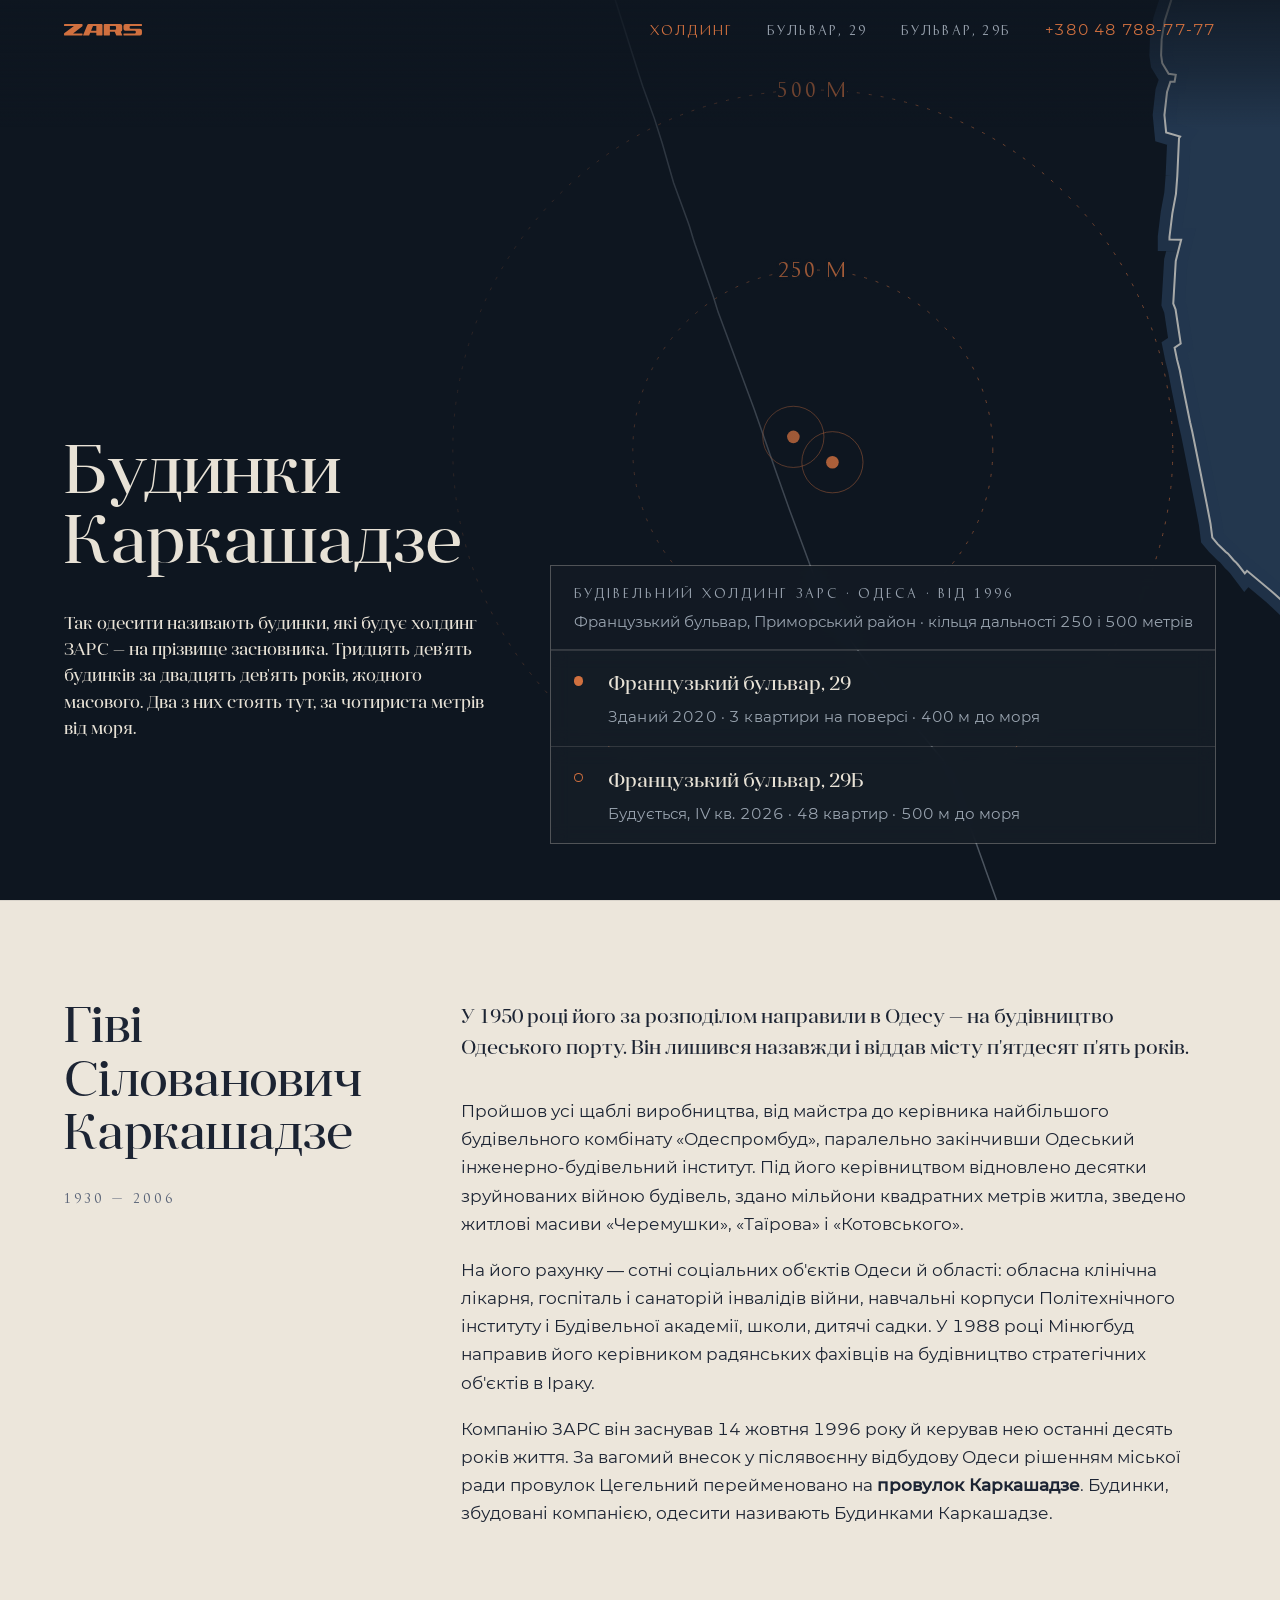
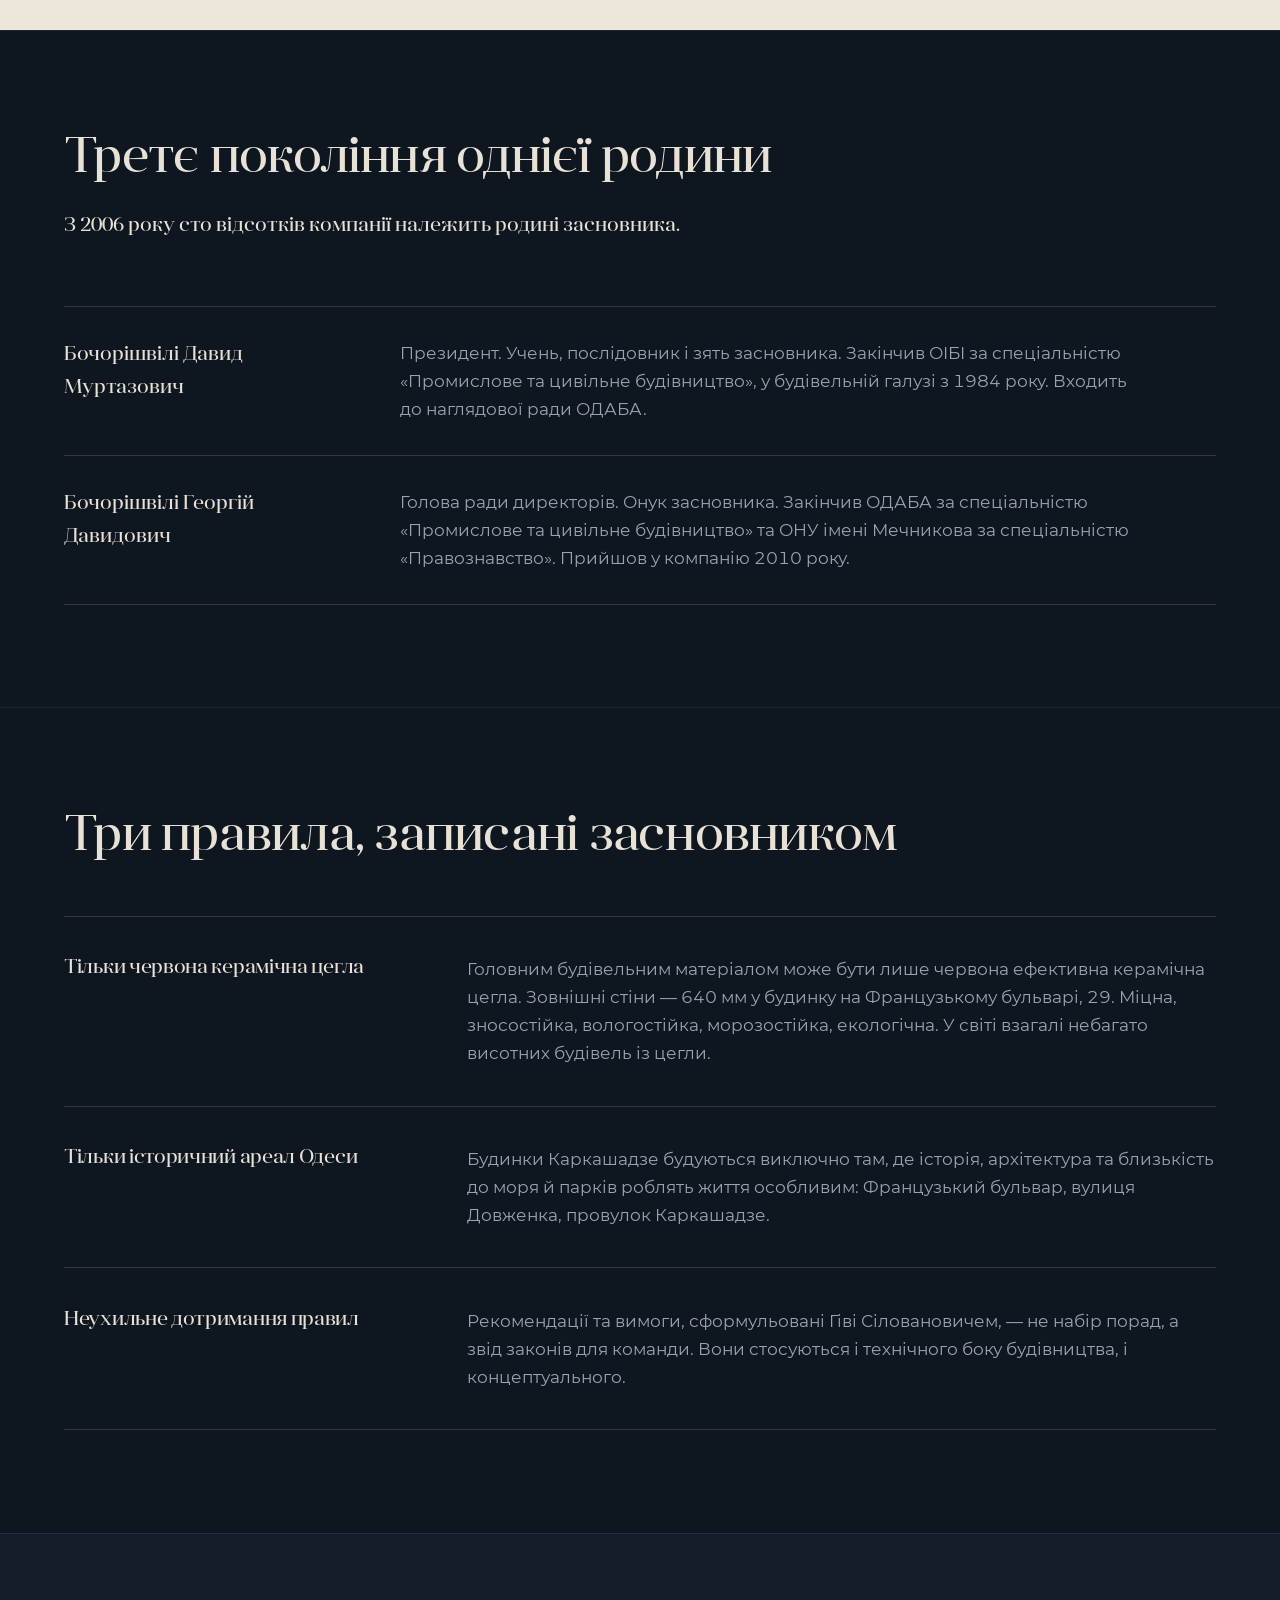
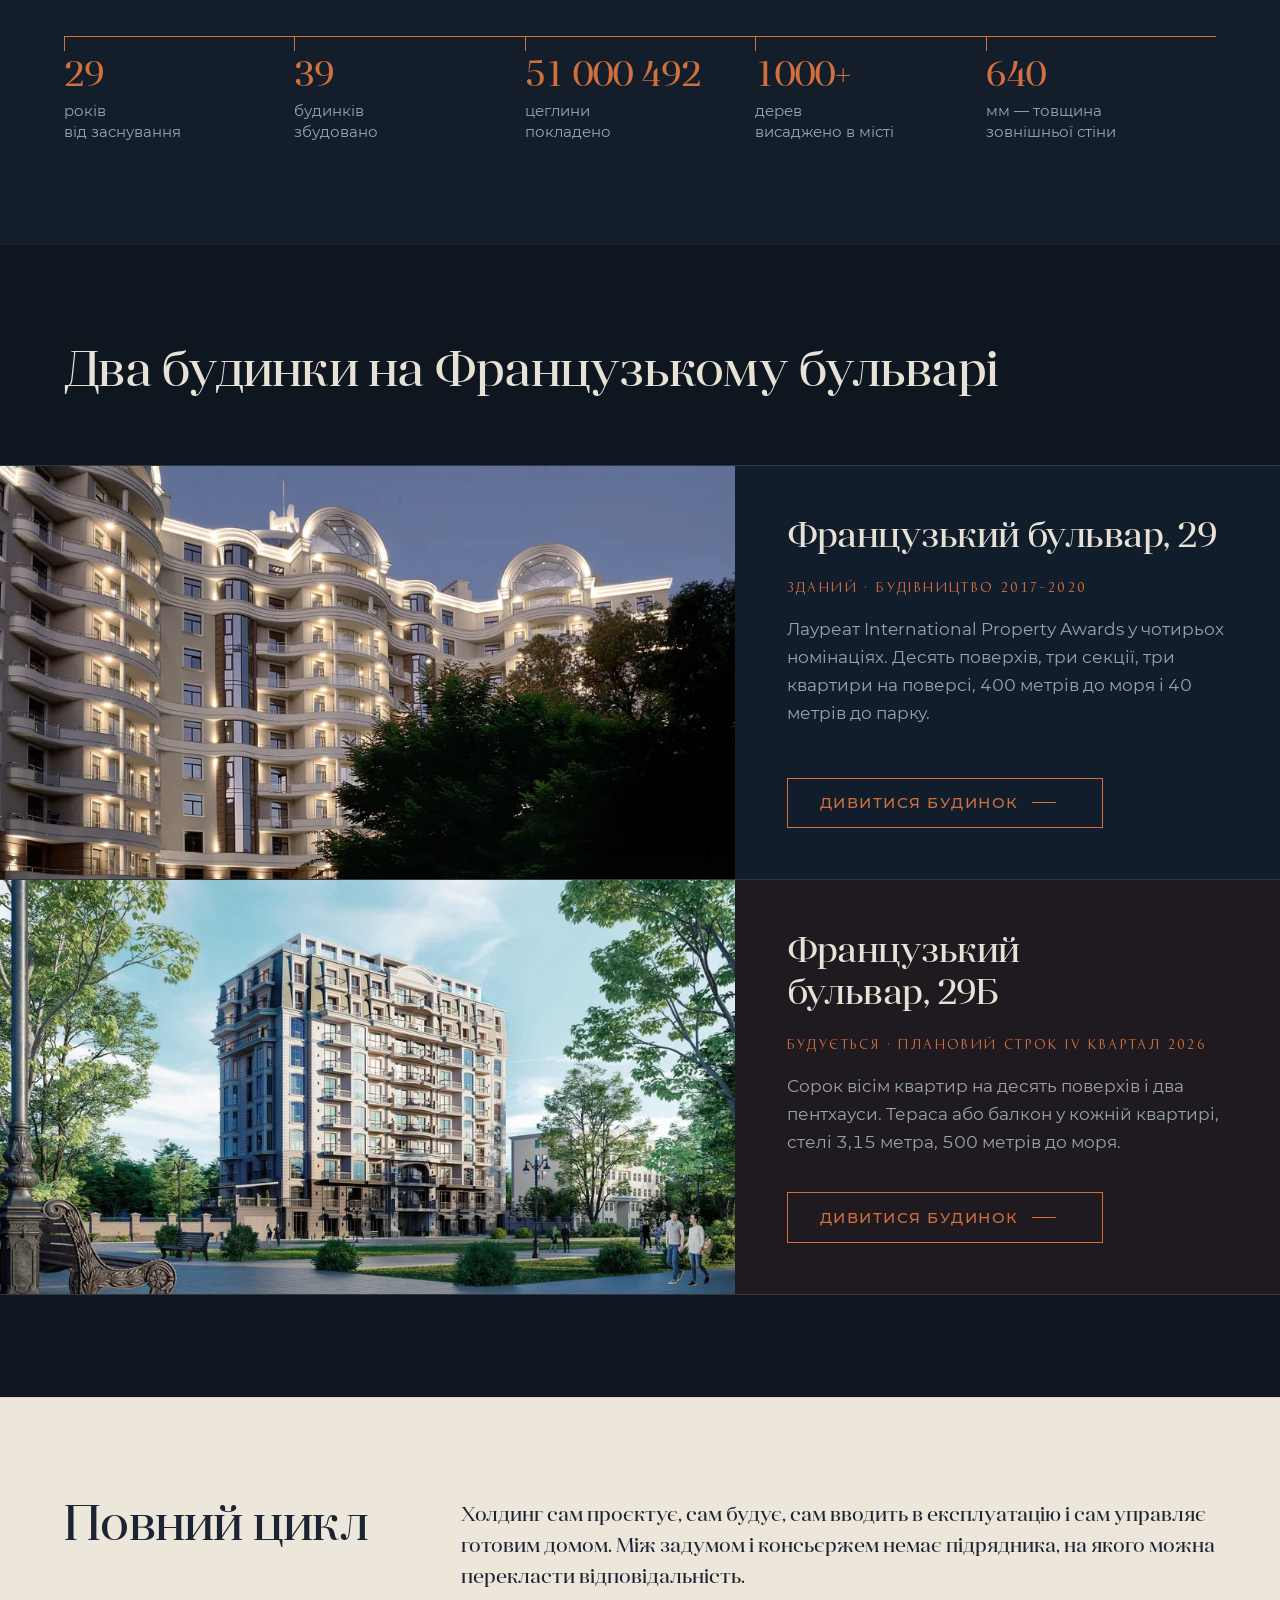
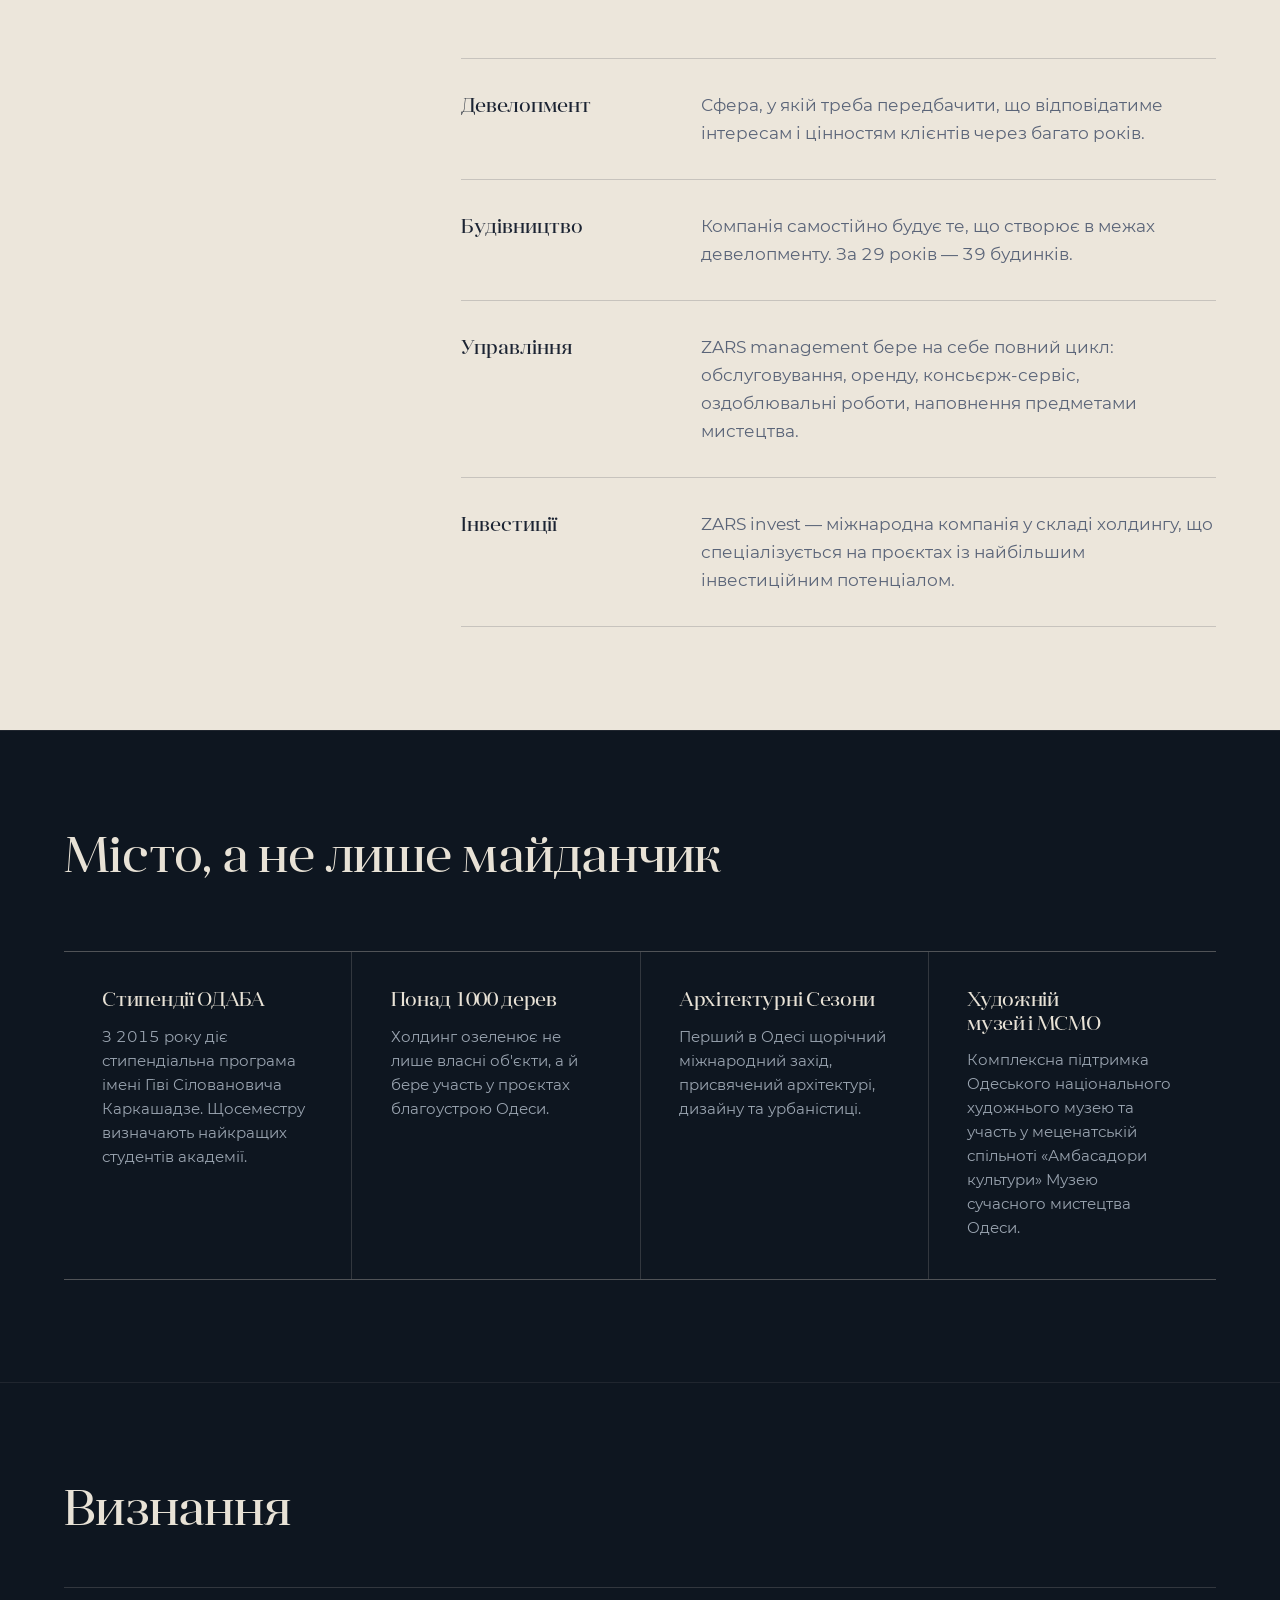
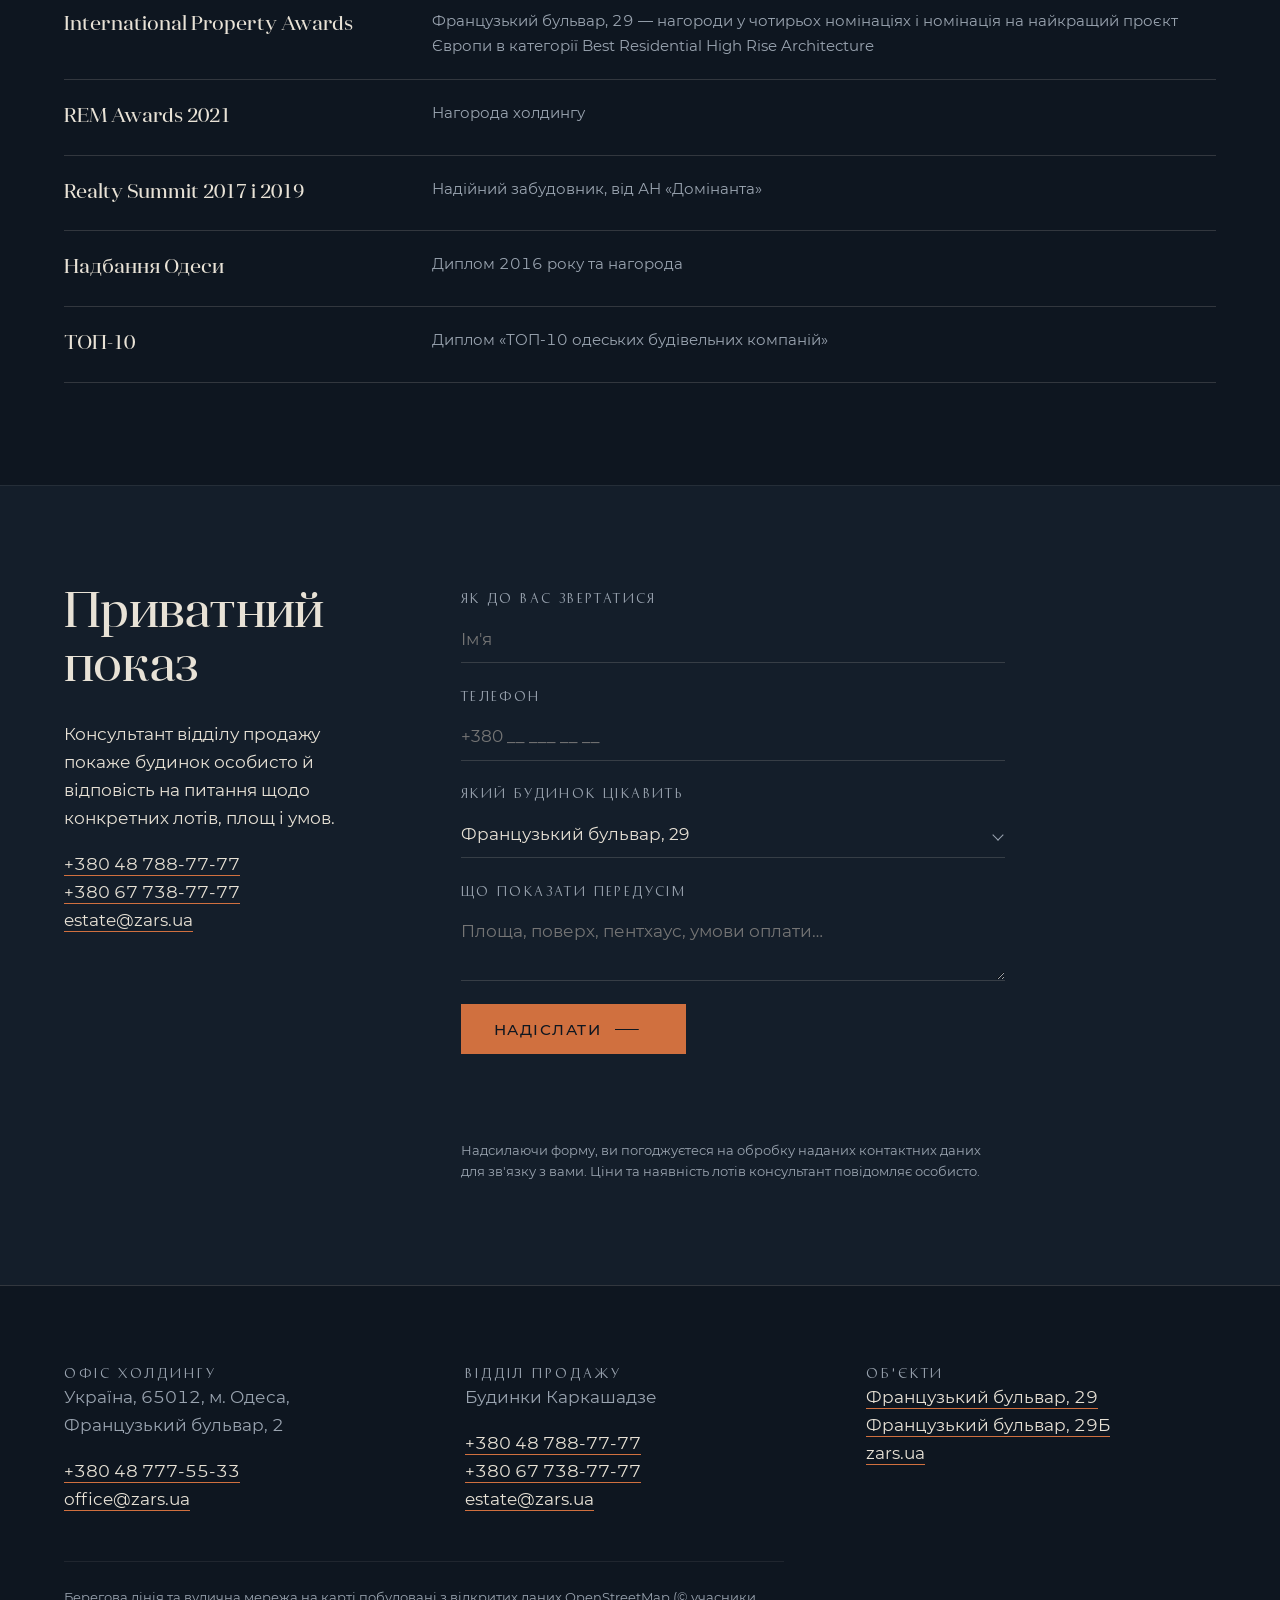
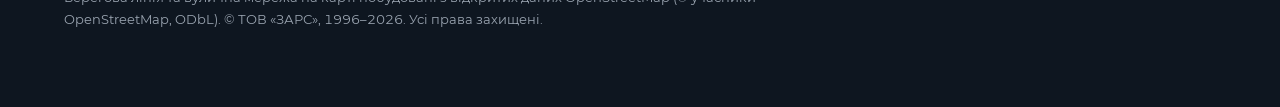
==== index.html @ 71bb305f "Сайт ЗАРС: холдинг і два будинки на Французькому бульварі Три статичні сторінки без кроку збірки. Ві" ====
<!doctype html>
<html lang="uk" data-chart="holding">
<head>
<meta charset="utf-8">
<meta name="viewport" content="width=device-width, initial-scale=1">
<title>ЗАРС — будівельний холдинг, Одеса</title>
<meta name="description" content="Будівельний холдинг ЗАРС: 39 будинків за 29 років в історичному ареалі Одеси. Будинки Каркашадзе на Французькому бульварі — червона керамічна цегла, повний цикл від проєкту до управління.">
<link rel="icon" href="assets/logo/favicon.svg" type="image/svg+xml">
<link rel="preload" href="assets/fonts/anglecia.woff2" as="font" type="font/woff2" crossorigin>
<link rel="preload" href="assets/fonts/montserrat-400.woff2" as="font" type="font/woff2" crossorigin>
<link rel="stylesheet" href="css/zars.css">
<link rel="stylesheet" href="css/pages.css">
<meta property="og:title" content="ЗАРС — будівельний холдинг, Одеса">
<meta property="og:description" content="39 будинків за 29 років. Будинки Каркашадзе на Французькому бульварі.">
<meta property="og:type" content="website">
<meta property="og:locale" content="uk_UA">
</head>
<body>
<!--
THESIS: Дім описаний з точністю лоції — відстані, глибини, товщини стін — і жодного
прикметника, який не можна виміряти. Відмовляється від повноекранного рендера з гаслом по центру.
OWN-WORLD: Нічна морська карта. Ґрунт #0E1620, вставки на папері #ECE6DB, чорнило змінюється
за виданням: теракота холдингу, синій ФБ29, руда ФБ29Б. Anglecia Pro Display у заголовках,
History Pro капітеллю в підписах карти, Montserrat табличними цифрами у вимірах. Волосяні
лінії, картуш, легенда, кільця дальності з реальних координат OSM.
STORY: Відвідувач бачить справжній берег і два орієнтири на ньому, розуміє, що це рід із
тридцятирічною спадщиною, перевіряє це цифрами й записується на приватний показ.
FIRST VIEWPORT: Берег Одеської затоки з OSM на всю висоту, море темним полем справа.
Ліворуч картуш ЗАРС, під ним заголовок і дія. Праворуч унизу легенда з двох орієнтирів,
кожен зі своїми вимірами, кожен веде на свою сторінку.
FORM: Лоція узбережжя, кандидат 3 з 7, ключ 3e7aee32.
FINISH: unreviewed and undocumented is unfinished; this build ends with the finish review, the verdict, DESIGN.md, and every shipping raster carrying its provenance
-->

<a class="skip" href="#main">Перейти до змісту</a>

<header class="top" id="top">
  <a class="top__mark" href="index.html" aria-label="ЗАРС, на головну">
    <svg role="img" aria-label="ЗАРС" xmlns="http://www.w3.org/2000/svg" viewBox="0 0 918 135.64"><defs><style>.cls-1{fill:currentColor}</style></defs><g><g><path class="cls-1" d="M440.83,0H291.54a19.39,19.39,0,0,0-17.93,12L225.59,129a4.84,4.84,0,0,0,4.48,6.68h62.19a4.84,4.84,0,0,0,4.48-3l11.7-28.48h71.84V130.8a4.84,4.84,0,0,0,4.84,4.84h63A4.84,4.84,0,0,0,453,130.8V12.11A12.12,12.12,0,0,0,440.83,0ZM318.39,79.94l22.88-55.71h39V79.94Z"/><path class="cls-1" d="M685.48,67.82V24.23A24.23,24.23,0,0,0,661.26,0H479.59a12.11,12.11,0,0,0-12.11,12.11V130.8a4.84,4.84,0,0,0,4.85,4.84h63a4.84,4.84,0,0,0,4.85-4.84V92.05h57.13L614,132.64a4.82,4.82,0,0,0,4.48,3h62.19a4.84,4.84,0,0,0,4.48-6.68L669.38,90.65A24.24,24.24,0,0,0,685.48,67.82ZM540.15,24.23H600.7a12.11,12.11,0,0,1,12.11,12.11V55.71A12.11,12.11,0,0,1,600.7,67.82H540.15Z"/><path class="cls-1" d="M918,19.38V4.85A4.85,4.85,0,0,0,913.16,0H724.23A24.22,24.22,0,0,0,700,24.23V55.71a24.22,24.22,0,0,0,24.22,24.23h109a12.11,12.11,0,0,1,12.11,12.11v7.26a12.11,12.11,0,0,1-12.11,12.11H704.85a4.85,4.85,0,0,0-4.84,4.85V130.8a4.84,4.84,0,0,0,4.84,4.84H893.78A24.22,24.22,0,0,0,918,111.42V79.94a24.22,24.22,0,0,0-24.22-24.23h-109A12.11,12.11,0,0,1,772.67,43.6V36.34a12.11,12.11,0,0,1,12.11-12.11H913.16A4.85,4.85,0,0,0,918,19.38Z"/><path class="cls-1" d="M213.15,0H4.84A4.85,4.85,0,0,0,0,4.85V19.38a4.85,4.85,0,0,0,4.84,4.85H116.26L1.94,110A4.84,4.84,0,0,0,0,113.85v17a4.84,4.84,0,0,0,4.84,4.84H213.15A4.83,4.83,0,0,0,218,130.8V116.27a4.84,4.84,0,0,0-4.84-4.85H106.57L216.14,25.68A4.84,4.84,0,0,0,218,21.87v-17A4.84,4.84,0,0,0,213.15,0Z"/></g></g></svg>
  </a>
  <nav aria-label="Розділи сайту">
    <a href="index.html" aria-current="page">Холдинг</a>
    <a href="fb29.html"><span class="nav-full">Бульвар, </span>29</a>
    <a href="fb29b.html"><span class="nav-full">Бульвар, </span>29Б</a>
    <a class="top__tel" href="tel:+380487887777">+380 48 788-77-77</a>
  </nav>
</header>

<main id="main">

<!-- ============ БЕРЕГ ============ -->
<section class="hero" aria-labelledby="h-hero">
  <div class="hero__map" data-map>
    <svg class="coast" viewBox="0 0 1600 1000" fill="none" xmlns="http://www.w3.org/2000/svg" aria-hidden="true" preserveAspectRatio="xMidYMid slice">
<g class="coast__sea">
<path d="M1783.7 1352.2 L1782.7 1349.1 L1782.5 1347.0 L1743.1 1350.7 L1739.8 1341.2 L1737.8 1329.0 L1735.8 1316.6 L1734.2 1306.9 L1732.4 1295.9 L1732.5 1281.9 L1732.6 1271.9 L1732.7 1261.3 L1732.7 1255.7 L1734.5 1243.6 L1736.0 1232.9 L1738.0 1222.4 L1738.9 1217.6 L1741.3 1204.5 L1742.2 1183.5 L1742.5 1161.2 L1741.0 1144.6 L1740.0 1142.8 L1739.4 1130.2 L1739.2 1112.1 L1741.1 1092.3 L1739.7 1083.3 L1737.3 1081.3 L1735.0 1081.1 L1733.3 1079.0 L1733.6 1074.3 L1734.1 1067.5 L1736.3 1049.4 L1736.6 1040.2 L1736.8 1035.8 L1737.7 1021.9 L1732.1 1021.5 L1725.5 1020.8 L1728.1 1010.4 L1725.4 994.9 L1726.5 984.9 L1729.5 970.0 L1733.3 946.2 L1736.3 935.9 L1734.9 920.6 L1734.8 918.8 L1721.1 919.3 L1716.6 919.4 L1705.2 907.7 L1683.5 891.9 L1669.3 886.4 L1664.3 880.2 L1661.6 874.7 L1654.9 856.1 L1650.2 839.8 L1645.8 819.1 L1640.7 797.3 L1635.8 777.6 L1632.9 761.4 L1630.0 751.9 L1625.3 742.1 L1620.2 733.3 L1611.2 722.9 L1603.0 716.5 L1598.6 722.0 L1597.3 721.0 L1586.9 718.6 L1581.5 712.3 L1572.5 706.8 L1559.9 710.1 L1558.1 708.1 L1535.1 687.7 L1533.0 685.9 L1507.3 661.9 L1505.1 659.9 L1474.5 634.2 L1472.0 637.1 L1467.9 631.7 L1466.0 629.2 L1464.3 627.2 L1462.0 624.6 L1459.6 622.5 L1453.4 615.2 L1450.6 613.1 L1445.2 607.8 L1441.9 604.6 L1435.9 597.3 L1433.9 581.8 L1429.9 561.0 L1422.6 524.1 L1413.7 480.0 L1411.2 469.2 L1404.4 435.6 L1403.9 433.0 L1399.8 411.6 L1396.7 399.6 L1394.0 386.3 L1400.8 381.8 L1395.1 343.9 L1393.3 339.3 L1392.5 337.3 L1395.3 289.9 L1401.3 266.3 L1388.3 266.1 L1388.3 263.3 L1391.5 237.0 L1395.5 215.4 L1397.0 195.6 L1398.9 153.4 L1400.1 151.7 L1384.6 147.1 L1382.7 127.9 L1385.6 102.1 L1389.3 90.9 L1394.0 90.8 L1395.3 83.2 L1387.4 82.0 L1380.3 70.3 L1379.0 61.3 L1379.6 43.8 L1383.1 22.7 L1393.3 -9.4 L1403.6 -33.9 L1414.1 -55.9 L1421.0 -74.7 L1425.5 -92.7 L1428.4 -102.3 L1430.4 -114.6 L1430.2 -128.8 L1430.1 -132.0 L1420.2 -135.1 L1418.4 -174.1 L1428.4 -210.3 L1443.4 -255.0 L1453.9 -283.9 L1472.0 -318.7 L1483.4 -340.7 L1600 -340.7 L1600 1352.2 Z"/>
</g>
<g class="coast__shoal">
<path d="M1783.7 1352.2 L1782.7 1349.1 L1782.5 1347.0 L1743.1 1350.7 L1739.8 1341.2 L1737.8 1329.0 L1735.8 1316.6 L1734.2 1306.9 L1732.4 1295.9 L1732.5 1281.9 L1732.6 1271.9 L1732.7 1261.3 L1732.7 1255.7 L1734.5 1243.6 L1736.0 1232.9 L1738.0 1222.4 L1738.9 1217.6 L1741.3 1204.5 L1742.2 1183.5 L1742.5 1161.2 L1741.0 1144.6 L1740.0 1142.8 L1739.4 1130.2 L1739.2 1112.1 L1741.1 1092.3 L1739.7 1083.3 L1737.3 1081.3 L1735.0 1081.1 L1733.3 1079.0 L1733.6 1074.3 L1734.1 1067.5 L1736.3 1049.4 L1736.6 1040.2 L1736.8 1035.8 L1737.7 1021.9 L1732.1 1021.5 L1725.5 1020.8 L1728.1 1010.4 L1725.4 994.9 L1726.5 984.9 L1729.5 970.0 L1733.3 946.2 L1736.3 935.9 L1734.9 920.6 L1734.8 918.8 L1721.1 919.3 L1716.6 919.4 L1705.2 907.7 L1683.5 891.9 L1669.3 886.4 L1664.3 880.2 L1661.6 874.7 L1654.9 856.1 L1650.2 839.8 L1645.8 819.1 L1640.7 797.3 L1635.8 777.6 L1632.9 761.4 L1630.0 751.9 L1625.3 742.1 L1620.2 733.3 L1611.2 722.9 L1603.0 716.5 L1598.6 722.0 L1597.3 721.0 L1586.9 718.6 L1581.5 712.3 L1572.5 706.8 L1559.9 710.1 L1558.1 708.1 L1535.1 687.7 L1533.0 685.9 L1507.3 661.9 L1505.1 659.9 L1474.5 634.2 L1472.0 637.1 L1467.9 631.7 L1466.0 629.2 L1464.3 627.2 L1462.0 624.6 L1459.6 622.5 L1453.4 615.2 L1450.6 613.1 L1445.2 607.8 L1441.9 604.6 L1435.9 597.3 L1433.9 581.8 L1429.9 561.0 L1422.6 524.1 L1413.7 480.0 L1411.2 469.2 L1404.4 435.6 L1403.9 433.0 L1399.8 411.6 L1396.7 399.6 L1394.0 386.3 L1400.8 381.8 L1395.1 343.9 L1393.3 339.3 L1392.5 337.3 L1395.3 289.9 L1401.3 266.3 L1388.3 266.1 L1388.3 263.3 L1391.5 237.0 L1395.5 215.4 L1397.0 195.6 L1398.9 153.4 L1400.1 151.7 L1384.6 147.1 L1382.7 127.9 L1385.6 102.1 L1389.3 90.9 L1394.0 90.8 L1395.3 83.2 L1387.4 82.0 L1380.3 70.3 L1379.0 61.3 L1379.6 43.8 L1383.1 22.7 L1393.3 -9.4 L1403.6 -33.9 L1414.1 -55.9 L1421.0 -74.7 L1425.5 -92.7 L1428.4 -102.3 L1430.4 -114.6 L1430.2 -128.8 L1430.1 -132.0 L1420.2 -135.1 L1418.4 -174.1 L1428.4 -210.3 L1443.4 -255.0 L1453.9 -283.9 L1472.0 -318.7 L1483.4 -340.7"/>
</g>
<g class="coast__rings">
<circle cx="992.0" cy="500.0" r="200.0" data-m="250"/>
<circle cx="992.0" cy="500.0" r="400.0" data-m="500"/>
</g>
<g class="coast__ringlabels">
<text x="992.0" y="308.0" text-anchor="middle">250 м</text>
<text x="992.0" y="108.0" text-anchor="middle">500 м</text>
</g>
<g class="coast__street">
<path d="M750.6 -77.2 L750.3 -70.3 L795.6 72.8 L801.9 92.4 L803.2 96.3 L816.0 131.8 L824.7 159.2 L837.3 203.0 L853.5 247.2 L855.2 252.2 L859.1 265.2" style="--len:360"/>
<path d="M859.1 265.2 L861.1 271.3 L861.9 273.5 L881.6 330.1 L886.8 346.8 L926.5 453.6 L952.5 528.0 L966.3 566.9 L980.8 605.9 L997.3 650.5 L1001.7 661.4 L1004.2 667.9 L1008.2 675.4 L1014.1 683.7 L1015.5 685.6 L1040.4 720.2 L1054.1 739.4 L1084.6 781.0 L1134.0 841.3 L1136.2 843.6 L1146.4 863.4 L1150.9 873.8 L1182.3 961.5 L1183.6 965.2 L1230.5 1095.4 L1241.8 1127.5 L1244.1 1134.4 L1246.4 1141.4 L1270.3 1216.4 L1272.6 1223.4 L1280.5 1246.4 L1301.0 1315.8 L1307.3 1337.1" style="--len:1171"/>
</g>
<g class="coast__line">
<path d="M1783.7 1352.2 L1782.7 1349.1 L1782.5 1347.0 L1743.1 1350.7 L1739.8 1341.2 L1737.8 1329.0 L1735.8 1316.6 L1734.2 1306.9 L1732.4 1295.9 L1732.5 1281.9 L1732.6 1271.9 L1732.7 1261.3 L1732.7 1255.7 L1734.5 1243.6 L1736.0 1232.9 L1738.0 1222.4 L1738.9 1217.6 L1741.3 1204.5 L1742.2 1183.5 L1742.5 1161.2 L1741.0 1144.6 L1740.0 1142.8 L1739.4 1130.2 L1739.2 1112.1 L1741.1 1092.3 L1739.7 1083.3 L1737.3 1081.3 L1735.0 1081.1 L1733.3 1079.0 L1733.6 1074.3 L1734.1 1067.5 L1736.3 1049.4 L1736.6 1040.2 L1736.8 1035.8 L1737.7 1021.9 L1732.1 1021.5 L1725.5 1020.8 L1728.1 1010.4 L1725.4 994.9 L1726.5 984.9 L1729.5 970.0 L1733.3 946.2 L1736.3 935.9 L1734.9 920.6 L1734.8 918.8 L1721.1 919.3 L1716.6 919.4 L1705.2 907.7 L1683.5 891.9 L1669.3 886.4 L1664.3 880.2 L1661.6 874.7 L1654.9 856.1 L1650.2 839.8 L1645.8 819.1 L1640.7 797.3 L1635.8 777.6 L1632.9 761.4 L1630.0 751.9 L1625.3 742.1 L1620.2 733.3 L1611.2 722.9 L1603.0 716.5 L1598.6 722.0 L1597.3 721.0 L1586.9 718.6 L1581.5 712.3 L1572.5 706.8 L1559.9 710.1 L1558.1 708.1 L1535.1 687.7 L1533.0 685.9 L1507.3 661.9 L1505.1 659.9 L1474.5 634.2 L1472.0 637.1 L1467.9 631.7 L1466.0 629.2 L1464.3 627.2 L1462.0 624.6 L1459.6 622.5 L1453.4 615.2 L1450.6 613.1 L1445.2 607.8 L1441.9 604.6 L1435.9 597.3 L1433.9 581.8 L1429.9 561.0 L1422.6 524.1 L1413.7 480.0 L1411.2 469.2 L1404.4 435.6 L1403.9 433.0 L1399.8 411.6 L1396.7 399.6 L1394.0 386.3 L1400.8 381.8 L1395.1 343.9 L1393.3 339.3 L1392.5 337.3 L1395.3 289.9 L1401.3 266.3 L1388.3 266.1 L1388.3 263.3 L1391.5 237.0 L1395.5 215.4 L1397.0 195.6 L1398.9 153.4 L1400.1 151.7 L1384.6 147.1 L1382.7 127.9 L1385.6 102.1 L1389.3 90.9 L1394.0 90.8 L1395.3 83.2 L1387.4 82.0 L1380.3 70.3 L1379.0 61.3 L1379.6 43.8 L1383.1 22.7 L1393.3 -9.4 L1403.6 -33.9 L1414.1 -55.9 L1421.0 -74.7 L1425.5 -92.7 L1428.4 -102.3 L1430.4 -114.6 L1430.2 -128.8 L1430.1 -132.0 L1420.2 -135.1 L1418.4 -174.1 L1428.4 -210.3 L1443.4 -255.0 L1453.9 -283.9 L1472.0 -318.7 L1483.4 -340.7" style="--len:1999"/>
</g>
<g class="coast__marks">
<g class="mark" data-mark="fb29" transform="translate(970.4 485.4)"><circle class="mark__halo" r="34"/><circle class="mark__dot" r="7"/><title>Французький бульвар, 29</title></g>
<g class="mark" data-mark="fb29b" transform="translate(1013.8 513.6)"><circle class="mark__halo" r="34"/><circle class="mark__dot" r="7"/><title>Французький бульвар, 29Б</title></g>
</g></svg>
  </div>

  <div class="hero__body wrap">
    <div class="hero__lede">
      <h1 id="h-hero" class="plot">Будинки<br>Каркашадзе</h1>

      <p class="lead plot plot--d1">Так одесити називають будинки, які будує холдинг ЗАРС —
        на прізвище засновника. Тридцять дев'ять будинків за двадцять дев'ять років,
        жодного масового. Два з них стоять тут, за чотириста метрів від моря.</p>

      <a class="act plot plot--d2" href="#zapys">Записатися на приватний показ</a>
    </div>

    <div class="legend plot plot--d3" aria-label="Орієнтири на карті">
      <div class="legend__head">
        <p class="label">Будівельний холдинг ЗАРС · Одеса · від 1996</p>
        <p class="legend__scale">Французький бульвар, Приморський район ·
          кільця дальності 250 і 500 метрів</p>
      </div>
      <a class="legend__item" href="fb29.html" data-legend="fb29">
        <span class="legend__dot" aria-hidden="true"></span>
        <span class="legend__name">Французький бульвар, 29</span>
        <span class="legend__meta">Зданий 2020 · 3 квартири на поверсі · 400 м до моря</span>
      </a>
      <a class="legend__item" href="fb29b.html" data-legend="fb29b">
        <span class="legend__dot legend__dot--hollow" aria-hidden="true"></span>
        <span class="legend__name">Французький бульвар, 29Б</span>
        <span class="legend__meta">Будується, IV кв. 2026 · 48 квартир · 500 м до моря</span>
      </a>
    </div>
  </div>
</section>

<!-- ============ ЗАСНОВНИК ============ -->
<section class="inset" aria-labelledby="h-founder">
  <div class="wrap two">
    <div class="two__side">
      <h2 id="h-founder" class="plot">Гіві Сілованович<br>Каркашадзе</h2>
      <p class="label plot" style="margin-top:1.5rem">1930 — 2006</p>
    </div>
    <div class="two__main plot plot--d1">
      <p class="lead">У 1950 році його за розподілом направили в Одесу — на будівництво
        Одеського порту. Він лишився назавжди і віддав місту п'ятдесят п'ять років.</p>
      <p>Пройшов усі щаблі виробництва, від майстра до керівника найбільшого будівельного
        комбінату «Одеспромбуд», паралельно закінчивши Одеський інженерно-будівельний інститут.
        Під його керівництвом відновлено десятки зруйнованих війною будівель, здано мільйони
        квадратних метрів житла, зведено житлові масиви «Черемушки», «Таїрова» і «Котовського».</p>
      <p>На його рахунку — сотні соціальних об'єктів Одеси й області: обласна клінічна лікарня,
        госпіталь і санаторій інвалідів війни, навчальні корпуси Політехнічного інституту
        і Будівельної академії, школи, дитячі садки. У 1988 році Мінюгбуд направив його
        керівником радянських фахівців на будівництво стратегічних об'єктів в Іраку.</p>
      <p>Компанію ЗАРС він заснував 14 жовтня 1996 року й керував нею останні десять років життя.
        За вагомий внесок у післявоєнну відбудову Одеси рішенням міської ради провулок Цегельний
        перейменовано на <b>провулок Каркашадзе</b>. Будинки, збудовані компанією, одесити
        називають Будинками Каркашадзе.</p>
    </div>
  </div>
</section>

<!-- ============ ПОКОЛІННЯ ============ -->
<section aria-labelledby="h-gen">
  <div class="wrap">
    <h2 id="h-gen" class="plot">Третє покоління однієї родини</h2>
    <p class="lead plot plot--d1" style="margin-top:1.5rem">З 2006 року сто відсотків компанії
      належить родині засновника.</p>

    <dl class="ledger plot plot--d2">
      <div>
        <dt>Бочорішвілі Давид Муртазович</dt>
        <dd>Президент. Учень, послідовник і зять засновника. Закінчив ОІБІ за спеціальністю
          «Промислове та цивільне будівництво», у будівельній галузі з 1984 року.
          Входить до наглядової ради ОДАБА.</dd>
      </div>
      <div>
        <dt>Бочорішвілі Георгій Давидович</dt>
        <dd>Голова ради директорів. Онук засновника. Закінчив ОДАБА за спеціальністю
          «Промислове та цивільне будівництво» та ОНУ імені Мечникова за спеціальністю
          «Правознавство». Прийшов у компанію 2010 року.</dd>
      </div>
    </dl>
  </div>
</section>

<!-- ============ ПРАВИЛА ============ -->
<section class="rules" aria-labelledby="h-rules">
  <div class="wrap">
    <h2 id="h-rules" class="plot">Три правила, записані засновником</h2>

    <div class="rule plot plot--d1">
      <h3>Тільки червона керамічна цегла</h3>
      <p>Головним будівельним матеріалом може бути лише червона ефективна керамічна цегла.
        Зовнішні стіни — 640 мм у будинку на Французькому бульварі, 29. Міцна, зносостійка,
        вологостійка, морозостійка, екологічна. У світі взагалі небагато висотних будівель
        із цегли.</p>
    </div>

    <div class="rule plot plot--d1">
      <h3>Тільки історичний ареал Одеси</h3>
      <p>Будинки Каркашадзе будуються виключно там, де історія, архітектура та близькість
        до моря й парків роблять життя особливим: Французький бульвар, вулиця Довженка,
        провулок Каркашадзе.</p>
    </div>

    <div class="rule plot plot--d1">
      <h3>Неухильне дотримання правил</h3>
      <p>Рекомендації та вимоги, сформульовані Гіві Сіловановичем, — не набір порад, а звід
        законів для команди. Вони стосуються і технічного боку будівництва, і концептуального.</p>
    </div>
  </div>
</section>

<!-- ============ ВИМІРЯНО ============ -->
<section class="soundings" aria-labelledby="h-num">
  <div class="wrap">
    <h2 id="h-num" class="vh">Компанія в цифрах</h2>
    <div class="soundings__row plot">
      <span class="sounding"><b>29</b><span>років<br>від заснування</span></span>
      <span class="sounding"><b>39</b><span>будинків<br>збудовано</span></span>
      <span class="sounding sounding--long"><b>51 000 492</b><span>цеглини<br>покладено</span></span>
      <span class="sounding"><b>1000+</b><span>дерев<br>висаджено в місті</span></span>
      <span class="sounding"><b>640</b><span>мм — товщина<br>зовнішньої стіни</span></span>
    </div>
  </div>
</section>

<!-- ============ ДВА БУДИНКИ ============ -->
<section class="objects" aria-labelledby="h-obj">
  <div class="wrap">
    <h2 id="h-obj" class="plot">Два будинки на Французькому бульварі</h2>
  </div>

  <a class="object object--fb29 plot plot--d1" href="fb29.html">
    <div class="object__shot">
      <img src="assets/img/fb29/dusk-wide-960.webp"
           srcset="assets/img/fb29/dusk-wide-960.webp 960w, assets/img/fb29/dusk-wide-1440.webp 1440w, assets/img/fb29/dusk-wide-1920.webp 1920w"
           sizes="(max-width: 900px) 100vw, 58vw"
           width="1920" height="1080" loading="lazy" decoding="async"
           alt="Будинок на Французькому бульварі, 29 у вечірньому світлі">
    </div>
    <div class="object__card">
      <h3>Французький бульвар, 29</h3>
      <p class="object__status">Зданий · будівництво 2017–2020</p>
      <p>Лауреат International Property Awards у чотирьох номінаціях. Десять поверхів,
        три секції, три квартири на поверсі, 400 метрів до моря і 40 метрів до парку.</p>
      <span class="act act--quiet">Дивитися будинок</span>
    </div>
  </a>

  <a class="object object--fb29b plot plot--d1" href="fb29b.html">
    <div class="object__shot">
      <img src="assets/img/fb29b/street-960.webp"
           srcset="assets/img/fb29b/street-960.webp 960w, assets/img/fb29b/street-1440.webp 1440w"
           sizes="(max-width: 900px) 100vw, 58vw"
           width="1600" height="900" loading="lazy" decoding="async"
           alt="Візуалізація будинку на Французькому бульварі, 29Б з боку вулиці">
    </div>
    <div class="object__card">
      <h3>Французький бульвар, 29Б</h3>
      <p class="object__status">Будується · плановий строк IV квартал 2026</p>
      <p>Сорок вісім квартир на десять поверхів і два пентхауси. Тераса або балкон
        у кожній квартирі, стелі 3,15 метра, 500 метрів до моря.</p>
      <span class="act act--quiet">Дивитися будинок</span>
    </div>
  </a>
</section>

<!-- ============ ХОЛДИНГ ============ -->
<section class="inset" aria-labelledby="h-hold">
  <div class="wrap two">
    <div class="two__side">
      <h2 id="h-hold" class="plot">Повний цикл</h2>
    </div>
    <div class="two__main">
      <p class="lead plot">Холдинг сам проєктує, сам будує, сам вводить в експлуатацію
        і сам управляє готовим домом. Між задумом і консьєржем немає підрядника,
        на якого можна перекласти відповідальність.</p>
      <dl class="ledger ledger--tight plot plot--d1">
        <div>
          <dt>Девелопмент</dt>
          <dd>Сфера, у якій треба передбачити, що відповідатиме інтересам і цінностям
            клієнтів через багато років.</dd>
        </div>
        <div>
          <dt>Будівництво</dt>
          <dd>Компанія самостійно будує те, що створює в межах девелопменту.
            За 29 років — 39 будинків.</dd>
        </div>
        <div>
          <dt>Управління</dt>
          <dd>ZARS management бере на себе повний цикл: обслуговування, оренду,
            консьєрж-сервіс, оздоблювальні роботи, наповнення предметами мистецтва.</dd>
        </div>
        <div>
          <dt>Інвестиції</dt>
          <dd>ZARS invest — міжнародна компанія у складі холдингу, що спеціалізується
            на проєктах із найбільшим інвестиційним потенціалом.</dd>
        </div>
      </dl>
    </div>
  </div>
</section>

<!-- ============ МІСТО ============ -->
<section aria-labelledby="h-city">
  <div class="wrap">
    <h2 id="h-city" class="plot">Місто, а не лише майданчик</h2>
    <div class="city plot plot--d1">
      <div class="city__item">
        <h3>Стипендії ОДАБА</h3>
        <p>З 2015 року діє стипендіальна програма імені Гіві Сіловановича Каркашадзе.
          Щосеместру визначають найкращих студентів академії.</p>
      </div>
      <div class="city__item">
        <h3>Понад 1000 дерев</h3>
        <p>Холдинг озеленює не лише власні об'єкти, а й бере участь у проєктах
          благоустрою Одеси.</p>
      </div>
      <div class="city__item">
        <h3>Архітектурні Сезони</h3>
        <p>Перший в Одесі щорічний міжнародний захід, присвячений архітектурі,
          дизайну та урбаністиці.</p>
      </div>
      <div class="city__item">
        <h3>Художній музей і МСМО</h3>
        <p>Комплексна підтримка Одеського національного художнього музею та участь
          у меценатській спільноті «Амбасадори культури» Музею сучасного мистецтва Одеси.</p>
      </div>
    </div>
  </div>
</section>

<!-- ============ ВИЗНАННЯ ============ -->
<section class="awards" aria-labelledby="h-awards">
  <div class="wrap">
    <h2 id="h-awards" class="plot">Визнання</h2>
    <ul class="awards__list plot plot--d1">
      <li><b>International Property Awards</b><span>Французький бульвар, 29 — нагороди у чотирьох номінаціях і номінація на найкращий проєкт Європи в категорії Best Residential High Rise Architecture</span></li>
      <li><b>REM Awards 2021</b><span>Нагорода холдингу</span></li>
      <li><b>Realty Summit 2017 і 2019</b><span>Надійний забудовник, від АН «Домінанта»</span></li>
      <li><b>Надбання Одеси</b><span>Диплом 2016 року та нагорода</span></li>
      <li><b>ТОП-10</b><span>Диплом «ТОП-10 одеських будівельних компаній»</span></li>
    </ul>
  </div>
</section>

<!-- ============ ЗАПИС ============ -->
<section class="enquire" id="zapys" aria-labelledby="h-enq">
  <div class="wrap two">
    <div class="two__side">
      <h2 id="h-enq" class="plot">Приватний показ</h2>
      <p class="plot plot--d1" style="margin-top:1.5rem">Консультант відділу продажу покаже
        будинок особисто й відповість на питання щодо конкретних лотів, площ і умов.</p>
      <p class="plot plot--d1">
        <a class="tie" href="tel:+380487887777">+380 48 788-77-77</a><br>
        <a class="tie" href="tel:+380677387777">+380 67 738-77-77</a><br>
        <a class="tie" href="mailto:estate@zars.ua">estate@zars.ua</a>
      </p>
    </div>
    <div class="two__main plot plot--d1">
      <form class="form" data-lead-form novalidate>
        <p class="hp" aria-hidden="true"><label>Не заповнюйте це поле<input type="text" name="company" tabindex="-1" autocomplete="off"></label></p>

        <label class="field">
          <span>Як до вас звертатися</span>
          <input type="text" name="name" autocomplete="name" placeholder="Ім'я">
        </label>

        <label class="field">
          <span>Телефон</span>
          <input type="tel" name="phone" autocomplete="tel" required placeholder="+380 __ ___ __ __">
        </label>

        <label class="field field--select">
          <span>Який будинок цікавить</span>
          <select name="object">
            <option value="Французький бульвар, 29">Французький бульвар, 29</option>
            <option value="Французький бульвар, 29Б">Французький бульвар, 29Б</option>
            <option value="Ще не вирішив">Ще не вирішив</option>
          </select>
        </label>

        <label class="field">
          <span>Що показати передусім</span>
          <textarea name="comment" rows="2" placeholder="Площа, поверх, пентхаус, умови оплати…"></textarea>
        </label>

        <button class="act" type="submit">Надіслати</button>
        <p class="form__note" data-note role="status" aria-live="polite"></p>
        <p class="form__consent">Надсилаючи форму, ви погоджуєтеся на обробку наданих контактних
          даних для зв'язку з вами. Ціни та наявність лотів консультант повідомляє особисто.</p>
      </form>
    </div>
  </div>
</section>

</main>

<footer class="foot">
  <div class="wrap">
    <div class="foot__grid">
      <div>
        <p class="label">Офіс холдингу</p>
        <p class="dim">Україна, 65012, м. Одеса,<br>Французький бульвар, 2</p>
        <p><a class="tie" href="tel:+380487775533">+380 48 777-55-33</a><br>
           <a class="tie" href="mailto:office@zars.ua">office@zars.ua</a></p>
      </div>
      <div>
        <p class="label">Відділ продажу</p>
        <p class="dim">Будинки Каркашадзе</p>
        <p><a class="tie" href="tel:+380487887777">+380 48 788-77-77</a><br>
           <a class="tie" href="tel:+380677387777">+380 67 738-77-77</a><br>
           <a class="tie" href="mailto:estate@zars.ua">estate@zars.ua</a></p>
      </div>
      <div>
        <p class="label">Об'єкти</p>
        <p><a class="tie" href="fb29.html">Французький бульвар, 29</a><br>
           <a class="tie" href="fb29b.html">Французький бульвар, 29Б</a><br>
           <a class="tie" href="https://zars.ua" rel="noopener">zars.ua</a></p>
      </div>
    </div>
    <p class="fineprint">
      Берегова лінія та вулична мережа на карті побудовані з відкритих даних
      OpenStreetMap (© учасники OpenStreetMap, ODbL).
      © ТОВ «ЗАРС», 1996–2026. Усі права захищені.
    </p>
  </div>
</footer>

<script src="js/zars.js" defer></script>
</body>
</html>
---- css/zars.css ----
/* =============================================================
   ЗАРС — лоція узбережжя
   Одна система, три фарби друку: холдинг, ФБ29, ФБ29Б.
   ============================================================= */

/* ---------- Шрифти ---------- */

@font-face {
  font-family: 'Anglecia';
  src: url('../assets/fonts/anglecia.woff2') format('woff2');
  font-weight: 400; font-style: normal; font-display: swap;
}
@font-face {
  font-family: 'History';
  src: url('../assets/fonts/historypro.woff2') format('woff2');
  font-weight: 400; font-style: normal; font-display: swap;
}
@font-face {
  font-family: 'Montserrat';
  src: url('../assets/fonts/montserrat-300.woff2') format('woff2');
  font-weight: 300; font-style: normal; font-display: swap;
}
@font-face {
  font-family: 'Montserrat';
  src: url('../assets/fonts/montserrat-400.woff2') format('woff2');
  font-weight: 400; font-style: normal; font-display: swap;
}
@font-face {
  font-family: 'Montserrat';
  src: url('../assets/fonts/montserrat-500.woff2') format('woff2');
  font-weight: 500; font-style: normal; font-display: swap;
}

/* ---------- Фарби друку ---------- */

:root {
  /* спільне для всіх видань карти */
  --paper:      #ECE6DB;
  --paper-deep: #DED6C7;

  /* сітка й ритм */
  --gut:   clamp(1.25rem, 4vw, 3rem);
  --bleed: clamp(1.25rem, 5vw, 5.5rem);
  --col:   min(1360px, 100% - var(--bleed) * 2);
  --read:  68ch;

  /* типографічна шкала */
  --t-xs:  0.75rem;
  --t-sm:  0.9375rem;        /* 15px — нижня межа для тексту, який читають */
  --t-base: 1.0625rem;          /* 17px — нижня межа для аудиторії 35–65 */
  --t-md:  1.25rem;
  --t-lg:  clamp(1.5rem,  1.1rem + 1.8vw, 2.25rem);
  --t-xl:  clamp(1.95rem, 1.35rem + 2.6vw, 3.1rem);
  --t-2xl: clamp(2.4rem,  1.6rem + 3.4vw, 4.25rem);

  --ease: cubic-bezier(0.16, 1, 0.3, 1);
  --slow: 900ms;
}

/* Видання 1 — холдинг. Нічна карта, теракотове чорнило. */
[data-chart='holding'] {
  --ground:   #0E1620;
  --ground-2: #141E2A;
  --field:    #23374E;
  --text:     #E8E2D6;
  --text-dim: #9AA4B0;
  --ink:      #D0703F;   /* теракота, освітлена до AA на темному (5.26:1) */
  --ink-pure: #B05523;   /* фірмова теракота гайдлайну — для плашок і лого */
  --line:     rgba(232, 226, 214, 0.16);
  --line-2:   rgba(232, 226, 214, 0.08);
  --on-ink:   #0E1620;
}

/* Видання 2 — Французький бульвар, 29. Денна карта, синє чорнило. */
[data-chart='fb29'] {
  --ground:   #F1EDE5;
  --ground-2: #E7E1D5;
  --field:    #DCD5C6;
  --text:     #1C2433;
  --text-dim: #5A6478;
  --ink:      #294069;   /* фірмовий синій ФБ29 (8.85:1) */
  --ink-pure: #294069;
  --line:     rgba(28, 36, 51, 0.18);
  --line-2:   rgba(28, 36, 51, 0.09);
  --on-ink:   #F1EDE5;
}

/* Видання 3 — Французький бульвар, 29Б. Нічна карта, руде чорнило. */
[data-chart='fb29b'] {
  --ground:   #1A0F0A;
  --ground-2: #241610;
  --field:    #2C1C14;
  --text:     #EDE3DA;
  --text-dim: #A79589;
  --ink:      #C4652E;   /* руда, освітлена до AA на темному (4.70:1) */
  --ink-pure: #913814;   /* руда презентації ФБ29Б */
  --line:     rgba(237, 227, 218, 0.16);
  --line-2:   rgba(237, 227, 218, 0.08);
  --on-ink:   #1A0F0A;
}

/* ---------- Основа ---------- */

*, *::before, *::after { box-sizing: border-box; }

html {
  -webkit-text-size-adjust: 100%;
  scroll-behavior: smooth;
  color-scheme: dark;
}
[data-chart='fb29'] html, html[data-chart='fb29'] { color-scheme: light; }

body {
  margin: 0;
  background: var(--ground);
  color: var(--text);
  font: 400 var(--t-base)/1.65 'Montserrat', system-ui, sans-serif;
  font-variant-numeric: tabular-nums;
  overflow-x: hidden;
}

/* Поверхні, які ми не малювали, теж належать карті. */
::selection { background: var(--ink); color: var(--on-ink); }
:focus-visible {
  outline: 2px solid var(--ink);
  outline-offset: 3px;
  border-radius: 1px;
}
html { scrollbar-color: var(--ink) var(--ground-2); scrollbar-width: thin; }
::-webkit-scrollbar { width: 11px; height: 11px; }
::-webkit-scrollbar-track { background: var(--ground-2); }
::-webkit-scrollbar-thumb { background: var(--ink); border: 3px solid var(--ground-2); }

img, svg, video { display: block; max-width: 100%; }
a { color: inherit; }

/* ---------- Типографіка ---------- */

h1, h2, h3 {
  font-family: 'Anglecia', Georgia, serif;
  font-weight: 400;
  letter-spacing: -0.015em;
  text-wrap: balance;
  margin: 0;
}
h1 { font-size: var(--t-2xl); line-height: 1.02; }
h2 { font-size: var(--t-xl);  line-height: 1.08; }
h3 { font-size: var(--t-lg);  line-height: 1.18; }

p { margin: 0 0 1.1em; max-width: var(--read); }
p:last-child { margin-bottom: 0; }

.lead {
  font-family: 'Anglecia', Georgia, serif;
  font-size: var(--t-md);
  line-height: 1.55;
  color: var(--text);
}
.dim { color: var(--text-dim); }

/* Підпис на карті: капітель History Pro з розрядкою. */
.label {
  font-family: 'History', Georgia, serif;
  font-size: var(--t-xs);
  letter-spacing: 0.24em;
  text-transform: uppercase;
  color: var(--text-dim);
  margin: 0;
}

/* Виміряне число — відмітка на мірній смузі: поділка, цифра, підпис. */
.sounding {
  position: relative;
  display: flex;
  flex-direction: column;
  gap: 0.3rem;
  padding-top: 1.35rem;
}
.sounding::before {
  content: '';
  position: absolute; left: 0; top: 0;
  width: 1px; height: 0.85rem;
  background: var(--ink);
}
.sounding b {
  font-family: 'Anglecia', Georgia, serif;
  font-weight: 400;
  font-size: var(--t-lg);
  line-height: 1;
  color: var(--ink);
  white-space: nowrap;
}
.sounding span { font-size: var(--t-sm); color: var(--text-dim); line-height: 1.4; }

/* ---------- Сітка сторінки ---------- */

.wrap { width: var(--col); margin-inline: auto; }

section { padding-block: clamp(4rem, 8vw, 7.5rem); }
section + section { border-top: 1px solid var(--line-2); }

/* Вставка «на папері» серед нічної карти. */
.inset {
  background: var(--paper);
  color: #1C2433;
  --text: #1C2433;
  --text-dim: #5A6478;
  --line: rgba(28, 36, 51, 0.18);
  --line-2: rgba(28, 36, 51, 0.09);
}
[data-chart='holding'] .inset { --ink: #9C4618; }
[data-chart='fb29b']  .inset { --ink: #8A3512; }

/* ---------- Картуш ---------- */

.cartouche {
  border: 1px solid var(--line);
  border-top-width: 3px;
  padding: clamp(1.1rem, 2.4vw, 1.8rem) clamp(1.2rem, 2.8vw, 2.2rem);
  background: color-mix(in srgb, var(--ground) 72%, transparent);
  backdrop-filter: blur(6px);
}
.cartouche .label { margin-bottom: 0.65rem; }
.cartouche dl { margin: 0; display: grid; gap: 0.55rem 1.5rem; }
.cartouche__line { margin: 0; font-size: var(--t-sm); color: var(--text-dim); white-space: nowrap; }
.cartouche dt { font-size: var(--t-sm); color: var(--text-dim); }
.cartouche dd { margin: 0; font-size: var(--t-sm); }

/* ---------- Дії ---------- */

.act {
  --pad: 1.05rem 2rem;
  display: inline-flex;
  align-items: center;
  gap: 0.85rem;
  padding: var(--pad);
  font: 500 var(--t-sm)/1 'Montserrat', sans-serif;
  letter-spacing: 0.1em;
  text-transform: uppercase;
  text-decoration: none;
  border: 1px solid var(--ink);
  background: var(--ink);
  color: var(--on-ink);
  cursor: pointer;
  transition: background 420ms var(--ease), color 420ms var(--ease);
}
.act::after {
  content: '';
  width: 2.4rem; height: 1px;
  background: currentColor;
  transform: scaleX(0.625);
  transform-origin: left;
  transition: transform 420ms var(--ease);
}
.act:hover, .act:focus-visible { background: transparent; color: var(--ink); }
.act:hover::after, .act:focus-visible::after { transform: scaleX(1); }

.act--quiet { background: transparent; color: var(--ink); }
.act--quiet:hover, .act--quiet:focus-visible { background: var(--ink); color: var(--on-ink); }

/* Посилання в тексті — підкреслення як лінія пеленга. */
.tie {
  text-decoration: none;
  background-image: linear-gradient(var(--ink), var(--ink));
  background-size: 100% 1px;
  background-repeat: no-repeat;
  background-position: 0 100%;
  padding-bottom: 2px;
  transition: background-size 380ms var(--ease);
}
.tie:hover { background-size: 0% 1px; background-position: 100% 100%; }

/* ---------- Шапка ---------- */

.top {
  position: fixed; inset: 0 0 auto 0; z-index: 60;
  display: flex; align-items: center; justify-content: space-between;
  gap: var(--gut);
  padding: 1.1rem var(--bleed);
  transition: background 500ms var(--ease), border-color 500ms var(--ease);
  border-bottom: 1px solid transparent;
}
/* Над фото шапка інакше нечитабельна: постійна м'яка підкладка згори. */
.top::before {
  content: '';
  position: absolute; inset: -1px 0 auto 0; height: 8rem; z-index: -1;
  background: linear-gradient(to bottom,
    color-mix(in srgb, var(--ground) 78%, transparent) 0%,
    color-mix(in srgb, var(--ground) 42%, transparent) 55%,
    transparent 100%);
  transition: opacity 400ms var(--ease);
}
.top[data-stuck]::before { opacity: 0; }
.top[data-stuck] {
  background: color-mix(in srgb, var(--ground) 88%, transparent);
  backdrop-filter: blur(14px);
  border-bottom-color: var(--line-2);
}
.top__mark { display: flex; align-items: center; gap: 0.9rem; color: var(--ink); }
.top__mark svg { width: 78px; height: auto; }
.top nav { display: flex; align-items: center; gap: clamp(1rem, 2.6vw, 2.4rem); }
.top nav a {
  font-family: 'History', Georgia, serif;
  font-size: var(--t-xs);
  letter-spacing: 0.2em;
  text-transform: uppercase;
  text-decoration: none;
  color: var(--text-dim);
  transition: color 300ms var(--ease);
}
.top nav a:hover, .top nav a[aria-current] { color: var(--text); }
.top nav a[aria-current] { color: var(--ink); }

/* ---------- Підвал ---------- */

.foot { padding-block: clamp(3rem, 6vw, 5rem); border-top: 1px solid var(--line); }
.foot a { text-decoration: none; }
.foot__grid {
  display: grid;
  gap: clamp(2rem, 4vw, 3.5rem);
  grid-template-columns: repeat(auto-fit, minmax(15rem, 1fr));
}
.fineprint {
  margin-top: 3rem;
  padding-top: 1.5rem;
  border-top: 1px solid var(--line-2);
  font-size: 0.8125rem;
  line-height: 1.7;
  color: var(--text-dim);
  max-width: 80ch;
}

/* ---------- Рух: усе на карті наноситься, а не проявляється ---------- */

.plot { opacity: 0; transform: translateY(1.4rem); }
.plot--in {
  opacity: 1; transform: none;
  transition: opacity 700ms var(--ease), transform var(--slow) var(--ease);
}
.plot--d1 { transition-delay: 90ms; }
.plot--d2 { transition-delay: 180ms; }
.plot--d3 { transition-delay: 270ms; }

.draw path, .draw line, .draw circle, .draw polyline {
  stroke-dasharray: var(--len, 1200);
  stroke-dashoffset: var(--len, 1200);
}
.draw--in path, .draw--in line, .draw--in circle, .draw--in polyline {
  stroke-dashoffset: 0;
  transition: stroke-dashoffset 1600ms var(--ease);
}

@media (prefers-reduced-motion: reduce) {
  html { scroll-behavior: auto; }
  .plot { opacity: 1; transform: none; }
  .draw path, .draw line, .draw circle, .draw polyline { stroke-dashoffset: 0; }
  *, *::before, *::after {
    animation-duration: 0.01ms !important;
    transition-duration: 0.01ms !important;
  }
}
---- css/pages.css ----
/* =============================================================
   ЗАРС — блоки сторінок
   ============================================================= */

.vh {
  position: absolute; width: 1px; height: 1px;
  padding: 0; margin: -1px; overflow: hidden;
  clip-path: inset(50%); white-space: nowrap; border: 0;
}
.skip {
  position: absolute; left: 1rem; top: -4rem; z-index: 100;
  padding: 0.8rem 1.2rem;
  background: var(--ink); color: var(--on-ink);
  font-size: var(--t-sm); text-decoration: none;
  transition: top 250ms var(--ease);
}
.skip:focus { top: 1rem; }

.top__tel {
  font-family: 'Montserrat', sans-serif !important;
  letter-spacing: 0.04em !important;
  text-transform: none !important;
  font-size: var(--t-sm) !important;
  color: var(--ink) !important;
}

/* ---------- Берег ---------- */

.hero {
  position: relative;
  min-height: 100svh;
  isolation: isolate;
  display: flex;
  align-items: flex-end;
  padding-block: 6.25rem 3.5rem;
  overflow: hidden;
  border-top: 0;
}
.hero__map { position: absolute; inset: 0; pointer-events: none; }
.hero__map svg { width: 100%; height: 100%; }
/* Ліва частина кадру глушиться, щоб текст лежав на спокійному полі. */
.hero::after {
  content: '';
  position: absolute; inset: 0; z-index: 1; pointer-events: none;
  background: linear-gradient(
    100deg,
    color-mix(in srgb, var(--ground) 93%, transparent) 0%,
    color-mix(in srgb, var(--ground) 74%, transparent) 36%,
    color-mix(in srgb, var(--ground) 18%, transparent) 64%,
    transparent 82%);
}

.coast__sea   { fill: var(--field); }
.coast__line path {
  stroke: var(--text); stroke-width: 2; fill: none; opacity: 0.68;
  vector-effect: non-scaling-stroke;
}
.coast__street path {
  stroke: var(--text-dim); stroke-width: 1.5; fill: none; opacity: 0.45;
  vector-effect: non-scaling-stroke;
}
.coast__rings circle {
  stroke: var(--ink); stroke-width: 1; fill: none;
  stroke-dasharray: 3 9; opacity: 0.55;
  vector-effect: non-scaling-stroke;
}
/* Міра на карті має бути названа. */
.coast__ringlabels text {
  fill: var(--ink);
  font-family: 'History', Georgia, serif;
  font-size: 21px;
  letter-spacing: 2.4px;
  paint-order: stroke;
  stroke: var(--ground);
  stroke-width: 7px;
  stroke-linejoin: round;
}
/* На вузькому екрані текст лягає поверх карти, і підпис кільця
   опиняється всередині речення — там він читається як помилка набору. */
@media (max-width: 900px) {
  .coast__ringlabels { display: none; }
}
/* Смуга мілководдя: берег читається як берег, а не як діагональ. */
.coast__shoal path {
  fill: none;
  stroke: var(--field);
  stroke-width: 26;
  opacity: 0.85;
}
.mark__halo { fill: none; stroke: var(--ink); stroke-width: 1; opacity: 0.55; }
.mark__dot  { fill: var(--ink); }
.mark--live .mark__halo { animation: swell 3.6s var(--ease) infinite; }
@keyframes swell {
  0%   { r: 10; opacity: 0.9; }
  70%  { r: 44; opacity: 0; }
  100% { r: 44; opacity: 0; }
}

.hero__body {
  position: relative; z-index: 2;
  display: grid;
  grid-template-columns: minmax(0, 1fr) minmax(0, auto);
  align-items: end;
  gap: clamp(2rem, 5vw, 5rem);
}
.hero__lede { max-width: 42rem; }
.hero__lede h1 { margin-bottom: clamp(1.2rem, 2.5vw, 1.9rem); }
.hero__lede .lead { margin-bottom: clamp(1.6rem, 3vw, 2.2rem); max-width: 34rem; font-size: var(--t-base); }

.legend {
  display: grid; gap: 1px;
  background: var(--line);
  border: 1px solid var(--line);
  min-width: min(26rem, 100%);
}
.legend__head {
  padding: 1.1rem 1.4rem 1rem;
  background: color-mix(in srgb, var(--ground) 88%, transparent);
  backdrop-filter: blur(8px);
  border-bottom: 1px solid var(--line);
}
.legend__head .label { margin-bottom: 0.5rem; }
.legend__scale { margin: 0; font-size: var(--t-sm); color: var(--text-dim); line-height: 1.45; }
.legend__item {
  display: grid;
  grid-template-columns: 1.25rem 1fr;
  gap: 0.25rem 0.9rem;
  padding: 1.15rem 1.4rem;
  text-decoration: none;
  background: color-mix(in srgb, var(--ground) 82%, transparent);
  backdrop-filter: blur(8px);
  transition: background 380ms var(--ease);
}
.legend__item:hover, .legend__item:focus-visible { background: var(--ground-2); }
.legend__dot {
  width: 0.6rem; height: 0.6rem; border-radius: 50%;
  background: var(--ink); margin-top: 0.42rem;
}
.legend__dot--hollow { background: none; box-shadow: inset 0 0 0 1px var(--ink); }
.legend__name { font-family: 'Anglecia', Georgia, serif; font-size: var(--t-md); }
.legend__meta {
  grid-column: 2; font-size: var(--t-sm); color: var(--text-dim);
  letter-spacing: 0.01em; line-height: 1.45;
}

/* ---------- Дві колонки ---------- */

.two {
  display: grid;
  grid-template-columns: minmax(0, 20rem) minmax(0, 1fr);
  gap: clamp(2rem, 6vw, 6rem);
  align-items: start;
}
.two__side { position: sticky; top: 7rem; }
.two__main > .lead { margin-bottom: 2rem; }

/* ---------- Реєстр ---------- */

.ledger { margin: clamp(2.5rem, 5vw, 4rem) 0 0; display: grid; gap: 0; }
.ledger > div {
  display: grid;
  grid-template-columns: minmax(0, 18rem) minmax(0, 1fr);
  gap: 0.5rem clamp(1.5rem, 4vw, 3rem);
  padding: clamp(1.4rem, 2.6vw, 2rem) 0;
  border-top: 1px solid var(--line);
}
.ledger > div:last-child { border-bottom: 1px solid var(--line); }
.ledger dt { font-family: 'Anglecia', Georgia, serif; font-size: var(--t-md); }
.ledger dd { margin: 0; color: var(--text-dim); max-width: var(--read); }
.ledger--tight > div { grid-template-columns: minmax(0, 12rem) minmax(0, 1fr); }

/* ---------- Правила ---------- */

.rules h2 { margin-bottom: clamp(2rem, 4vw, 3.5rem); }
.rule {
  display: grid;
  grid-template-columns: minmax(0, 22rem) minmax(0, 1fr);
  gap: 0.75rem clamp(1.5rem, 4vw, 3.5rem);
  padding: clamp(1.6rem, 3vw, 2.6rem) 0;
  border-top: 1px solid var(--line);
}
.rule:last-child { border-bottom: 1px solid var(--line); }
.rule h3 { font-size: var(--t-md); line-height: 1.3; }
.rule p { color: var(--text-dim); }

/* ---------- Глибини ---------- */

.soundings { background: var(--ground-2); }
.sounding--long b { font-size: var(--t-lg); }
.soundings__row {
  display: grid;
  grid-template-columns: repeat(auto-fit, minmax(9rem, 1fr));
  gap: clamp(1.5rem, 3vw, 2.5rem) 0;
  border-top: 1px solid var(--ink);
}
.soundings__row .sounding { padding-inline: 0 1.5rem; }

/* ---------- Об'єкти ---------- */

.objects > .wrap h2 { margin-bottom: clamp(2.5rem, 5vw, 4rem); }
.object {
  display: grid;
  grid-template-columns: minmax(0, 1.35fr) minmax(0, 1fr);
  align-items: stretch;
  text-decoration: none;
  border-top: 1px solid var(--line);
}
.object:last-child { border-bottom: 1px solid var(--line); }
.object__shot { overflow: hidden; background: var(--field); }
.object__shot img {
  width: 100%; height: 100%; object-fit: cover;
  transition: transform 1.4s var(--ease), filter 1.4s var(--ease);
  filter: saturate(0.82);
}
.object:hover .object__shot img { transform: scale(1.035); filter: saturate(1); }
.object__card {
  padding: clamp(2rem, 4vw, 3.5rem);
  display: flex; flex-direction: column; gap: 1.1rem;
  align-items: flex-start;
}
.object__card h3 { font-size: var(--t-lg); }
.object__status {
  font-family: 'History', Georgia, serif;
  font-size: var(--t-xs); letter-spacing: 0.2em; text-transform: uppercase;
  color: var(--ink); margin: 0;
}
.object__card p:not(.object__status) { color: var(--text-dim); margin: 0; }
.object__card .act { margin-top: auto; }
.object--fb29  .object__card { background: color-mix(in srgb, #294069 16%, var(--ground)); }
.object--fb29b .object__card { background: color-mix(in srgb, #913814 12%, var(--ground)); }

/* ---------- Місто ---------- */

.city {
  margin-top: clamp(2.5rem, 5vw, 4rem);
  display: grid;
  grid-template-columns: repeat(auto-fit, minmax(16rem, 1fr));
  gap: 1px;
  background: var(--line);
  border-block: 1px solid var(--line);
}
.city__item { background: var(--ground); padding: clamp(1.6rem, 3vw, 2.4rem); }
.city__item h3 { font-size: var(--t-md); margin-bottom: 0.7rem; }
.city__item p { color: var(--text-dim); font-size: var(--t-sm); margin: 0; line-height: 1.6; }

/* ---------- Визнання ---------- */

.awards h2 { margin-bottom: clamp(2rem, 4vw, 3rem); }
.awards__list { list-style: none; margin: 0; padding: 0; }
.awards__list li {
  display: grid;
  grid-template-columns: minmax(0, 20rem) minmax(0, 1fr);
  gap: 0.4rem clamp(1.5rem, 4vw, 3rem);
  padding: 1.3rem 0;
  border-top: 1px solid var(--line);
}
.awards__list li:last-child { border-bottom: 1px solid var(--line); }
.awards__list b { font-family: 'Anglecia', Georgia, serif; font-weight: 400; font-size: var(--t-md); }
.awards__list span { color: var(--text-dim); font-size: var(--t-sm); }

/* ---------- Форма ---------- */

.enquire { background: var(--ground-2); }
.form { display: grid; gap: 1.4rem; max-width: 34rem; }
.form button[type='submit'] { justify-self: start; }
.field { display: grid; gap: 0.5rem; }
.field > span {
  font-family: 'History', Georgia, serif;
  font-size: var(--t-xs); letter-spacing: 0.2em; text-transform: uppercase;
  color: var(--text-dim);
}
.field input, .field select, .field textarea {
  font: 400 var(--t-base)/1.5 'Montserrat', sans-serif;
  color: var(--text);
  background: transparent;
  border: 0; border-bottom: 1px solid var(--line);
  padding: 0.65rem 0;
  border-radius: 0;
  transition: border-color 300ms var(--ease);
}
.field input:hover, .field select:hover, .field textarea:hover { border-bottom-color: var(--text-dim); }
.field input:focus, .field select:focus, .field textarea:focus {
  outline: none; border-bottom-color: var(--ink); border-bottom-width: 2px;
  padding-bottom: calc(0.65rem - 1px);
}
.field textarea { resize: vertical; min-height: 4.5rem; }
.field select { appearance: none; cursor: pointer; }
.field--select { position: relative; }
.field--select::after {
  content: ''; position: absolute; right: 0.2rem; bottom: 1.2rem;
  width: 0.5rem; height: 0.5rem;
  border-right: 1px solid var(--text-dim); border-bottom: 1px solid var(--text-dim);
  transform: rotate(45deg); pointer-events: none;
}
.field option { background: var(--ground); color: var(--text); }

.form__consent { font-size: 0.8125rem; color: var(--text-dim); line-height: 1.65; max-width: 34rem; }
.form__note {
  font-size: var(--t-sm); min-height: 1.5rem;
  color: var(--ink);
}
.form__note[data-state='err'] { color: #E4673E; }
.form button[disabled] { opacity: 0.5; cursor: progress; }
.hp { position: absolute; left: -9999px; width: 1px; height: 1px; overflow: hidden; }

/* ---------- Адаптація ---------- */

@media (max-width: 1000px) {
  .hero__body { grid-template-columns: 1fr; }
  .legend { min-width: 0; }
  .two, .rule, .ledger > div, .ledger--tight > div, .awards__list li { grid-template-columns: 1fr; }
  .two__side { position: static; }
  .object { grid-template-columns: 1fr; }
  .object__shot { aspect-ratio: 16 / 9; }
}
@media (max-width: 720px) {
  .top { padding-inline: var(--gut); }
  .top nav { gap: 1.1rem; }
  .top nav a { white-space: nowrap; letter-spacing: 0.14em; }
  .nav-full { display: none; }          /* «Бульвар, 29» стає просто «29» */
  .cartouche__line { white-space: normal; }
  .top__tel { display: none; }
  .top__mark svg { width: 62px; }
  .hero { padding-block: 7rem 2.5rem; min-height: 92svh; }
  .soundings__row { grid-template-columns: repeat(2, 1fr); }
}

/* ---------- Кадр на весь екран ---------- */

.shot-hero {
  position: relative;
  min-height: 100svh;
  display: flex;
  align-items: flex-end;
  padding-block: 8rem 3.5rem;
  overflow: hidden;
}
.shot-hero__bg {
  position: absolute; inset: 0;
  width: 100%; height: 100%;
  object-fit: cover;
  z-index: 0;
}
/* Світле видання: фото лишається на повну силу, а текст переїздить
   у титульний блок на папері — так, як заголовок стоїть на самій карті. */
[data-chart='fb29'] .shot-hero::after { opacity: 0.35; }
/* Над світлим фото градієнта замало: навігація йде на суцільній паперовій смузі. */
[data-chart='fb29'] .top::before {
  height: 5.5rem;
  background: linear-gradient(to bottom,
    var(--ground) 0%, var(--ground) 62%,
    color-mix(in srgb, var(--ground) 55%, transparent) 82%,
    transparent 100%);
}
[data-chart='fb29'] .shot-hero__panel {
  background: color-mix(in srgb, var(--paper) 94%, transparent);
  backdrop-filter: blur(10px);
  border: 1px solid var(--line);
  border-top-width: 3px;
  padding: clamp(1.8rem, 3.5vw, 2.8rem) clamp(1.6rem, 3vw, 2.6rem);
  max-width: 40rem;
}
.shot-hero::after {
  content: '';
  position: absolute; inset: 0; z-index: 1;
  background: linear-gradient(
    100deg,
    color-mix(in srgb, var(--ground) 92%, transparent) 0%,
    color-mix(in srgb, var(--ground) 70%, transparent) 38%,
    color-mix(in srgb, var(--ground) 12%, transparent) 72%);
}
.shot-hero__body { position: relative; z-index: 2; }
.shot-hero__panel { max-width: 44rem; }
.shot-hero__body h1 { margin-bottom: 1.1rem; }
.shot-hero__status {
  font-family: 'History', Georgia, serif;
  font-size: var(--t-xs); letter-spacing: 0.22em; text-transform: uppercase;
  color: var(--ink); margin-bottom: 1.4rem;
}
.shot-hero__body .lead { margin-bottom: clamp(1.8rem, 3.5vw, 2.6rem); }

/* Монограма «29» з фірмового логотипа будинку. */
.mono {
  font-family: 'Anglecia', Georgia, serif;
  font-size: clamp(3.5rem, 8vw, 6rem);
  line-height: 0.9;
  color: var(--ink);
  margin-bottom: 0.6rem;
  letter-spacing: -0.02em;
}

/* ---------- Нагороди IPA ---------- */

.ipa__list {
  list-style: none; margin: clamp(2rem, 4vw, 3rem) 0 0; padding: 0;
  display: grid; gap: 0;
  max-width: 48rem;
}
.ipa__list li {
  padding: 1.1rem 0 1.1rem 2.2rem;
  border-top: 1px solid var(--line);
  font-family: 'Anglecia', Georgia, serif;
  font-size: var(--t-md);
  position: relative;
}
.ipa__list li:last-child { border-bottom: 1px solid var(--line); }
.ipa__list li::before {
  content: ''; position: absolute; left: 0; top: 1.7rem;
  width: 1.2rem; height: 1px; background: var(--ink);
}

/* ---------- Розріз стіни ---------- */

.wall__chart { display: grid; gap: 1.1rem; margin-bottom: clamp(2rem, 4vw, 3rem); }
.wall__row {
  display: grid;
  grid-template-columns: minmax(0, 1fr) 5.5rem minmax(0, 12rem);
  align-items: center;
  gap: 1.25rem;
}
.wall__bar {
  height: 2.6rem;
  /* ширина пропорційна реальній товщині у міліметрах */
  width: calc(var(--mm) / 640 * 100%);
  background: var(--ink);
  opacity: 0.9;
  transform-origin: left;
  transform: scaleX(0);
  transition: transform 1100ms var(--ease);
}
.plot--in .wall__bar, .plot--in.wall__row .wall__bar { transform: scaleX(1); }
.wall__row b {
  font-family: 'Anglecia', Georgia, serif; font-weight: 400;
  font-size: var(--t-md); color: var(--ink);
}
.wall__what { font-size: var(--t-sm); color: var(--text-dim); }

/* ---------- Вибір поверху ---------- */

.plate { margin-top: clamp(2rem, 4vw, 3rem); }
.plate__ctrl {
  display: flex; flex-wrap: wrap; gap: 1px;
  background: var(--line);
  border: 1px solid var(--line);
  margin-bottom: 1px;
}
.plate__ctrl + .plate__ctrl { margin-bottom: clamp(1.5rem, 3vw, 2.2rem); }
.plate__ctrl button {
  flex: 1 1 auto;
  padding: 0.9rem 1.2rem;
  border: 0;
  background: var(--ground);
  color: var(--text-dim);
  font: 400 var(--t-sm)/1.2 'Montserrat', sans-serif;
  letter-spacing: 0.04em;
  cursor: pointer;
  transition: background 300ms var(--ease), color 300ms var(--ease);
  white-space: nowrap;
}
.plate__ctrl button:hover { color: var(--text); background: var(--ground-2); }
.plate__ctrl button[aria-pressed='true'] { background: var(--ink); color: var(--on-ink); }

.plate__view { margin: 0; background: var(--paper); border: 1px solid var(--line); }
.plate__view img {
  /* аркуш креслення білий; darken робить його папером світу, лінії лишає */
  mix-blend-mode: darken;
  width: 100%; height: auto;
  aspect-ratio: 3 / 2;
  /* креслення має вміщатися в екран цілком, а не вимагати прокрутки */
  max-height: 74svh;
  object-fit: contain;
  object-position: center;
  transition: opacity 320ms var(--ease);
}
.plate__view img[data-loading] { opacity: 0.45; }
.plate__view img { cursor: zoom-in; }
.plate__view figcaption {
  display: flex; flex-wrap: wrap; gap: 0.6rem 1.5rem; justify-content: space-between;
  margin-top: 0.9rem;
  font-family: 'History', Georgia, serif;
  font-size: var(--t-xs); letter-spacing: 0.2em; text-transform: uppercase;
  color: var(--text-dim);
}
.plate__zoom { color: var(--ink); }
.plate__note {
  margin-top: 1.2rem; font-size: var(--t-sm); color: var(--text-dim);
  max-width: 60ch;
}

/* ---------- Смуги готовності ---------- */

.bars { margin-top: clamp(2rem, 4vw, 3rem); display: grid; gap: 0.85rem; }
.bar {
  display: grid;
  grid-template-columns: minmax(0, 16rem) minmax(0, 1fr) 3.5rem;
  align-items: center;
  gap: 1.25rem;
}
.bar b { font-weight: 400; font-size: var(--t-sm); }
.bar__track { height: 3px; background: var(--line); display: block; }
.bar__fill {
  display: block; height: 100%;
  background: var(--ink);
  width: calc(var(--p) * 1%);
  transform-origin: left;
  transform: scaleX(0);
  transition: transform 1400ms var(--ease);
}
.plot--in .bar__fill { transform: scaleX(1); }
.bar__num {
  font-size: var(--t-sm); color: var(--text-dim); text-align: right;
}
.bar--total b, .bar--total .bar__num {
  color: var(--ink);
  font-family: 'Anglecia', Georgia, serif;
  font-size: var(--t-md);
}
.bar--total .bar__track { height: 5px; }

/* ---------- Великий блок із кадром ---------- */

.feature {
  display: grid;
  grid-template-columns: minmax(0, 1fr) minmax(0, 1fr);
  align-items: center;
  gap: 0;
}
.feature__shot img { width: 100%; height: 100%; object-fit: cover; }
.feature__body {
  padding: clamp(2.5rem, 6vw, 6rem) var(--bleed);
  max-width: 46rem;
}
.feature__body .lead { margin-block: 1.5rem; }

/* ---------- Галерея ---------- */

.gallery > .wrap { margin-bottom: clamp(2rem, 4vw, 3rem); }
.gallery__grid {
  display: grid;
  grid-template-columns: repeat(4, 1fr);
  gap: 1px;
  background: var(--line);
  border-block: 1px solid var(--line);
}
.gallery__cell {
  padding: 0; border: 0; margin: 0;
  background: var(--field);
  cursor: zoom-in;
  overflow: hidden;
  aspect-ratio: 4 / 3;
}
.gallery__cell--wide { grid-column: span 2; aspect-ratio: 16 / 9; }
.gallery__cell img {
  width: 100%; height: 100%; object-fit: cover;
  transition: transform 1.2s var(--ease), filter 700ms var(--ease);
  filter: saturate(0.88);
}
.gallery__cell:hover img { transform: scale(1.05); filter: saturate(1); }

.lightbox[hidden] { display: none; }
.lightbox {
  position: fixed; inset: 0; z-index: 200;
  display: grid; place-items: center;
  padding: clamp(1rem, 4vw, 3rem);
  background: color-mix(in srgb, var(--ground) 94%, transparent);
  backdrop-filter: blur(10px);
}
.lightbox img { max-width: 100%; max-height: 88svh; object-fit: contain; }
.lightbox__close {
  position: absolute; top: 1.2rem; right: 1.2rem;
  width: 3rem; height: 3rem;
  border: 1px solid var(--line);
  background: transparent; color: var(--text);
  font-size: 1.1rem; cursor: pointer;
  transition: background 300ms var(--ease);
}
.lightbox__close:hover { background: var(--ink); color: var(--on-ink); border-color: var(--ink); }

/* ---------- Адаптація нових блоків ---------- */

@media (max-width: 1000px) {
  .feature { grid-template-columns: 1fr; }
  .feature__shot { aspect-ratio: 16 / 9; }
  .gallery__grid { grid-template-columns: repeat(2, 1fr); }
  .gallery__cell--wide { grid-column: span 2; }
  .bar { grid-template-columns: minmax(0, 1fr) 3.5rem; }
  .bar__track { grid-column: 1 / -1; order: 3; }
}
@media (max-width: 900px) {
  [data-chart='holding'] .shot-hero__panel,
  [data-chart='fb29b'] .shot-hero__panel {
    background: color-mix(in srgb, var(--ground) 82%, transparent);
    backdrop-filter: blur(10px);
    border: 1px solid var(--line);
    border-top-width: 3px;
    padding: clamp(1.5rem, 4vw, 2.2rem) clamp(1.4rem, 4vw, 2rem);
  }
}
@media (max-width: 720px) {
  .shot-hero { padding-block: 7rem 2.5rem; min-height: 92svh; }
  .shot-hero::after {
    background: linear-gradient(
      to top,
      color-mix(in srgb, var(--ground) 94%, transparent) 0%,
      color-mix(in srgb, var(--ground) 74%, transparent) 55%,
      color-mix(in srgb, var(--ground) 20%, transparent) 100%);
  }
  .wall__row { grid-template-columns: minmax(0, 1fr); gap: 0.3rem; }
  .wall__bar { height: 1.6rem; }
  .gallery__grid { grid-template-columns: 1fr; }
  .gallery__cell, .gallery__cell--wide { grid-column: span 1; aspect-ratio: 16 / 10; }
  .plate__ctrl button { flex: 1 1 45%; }
}
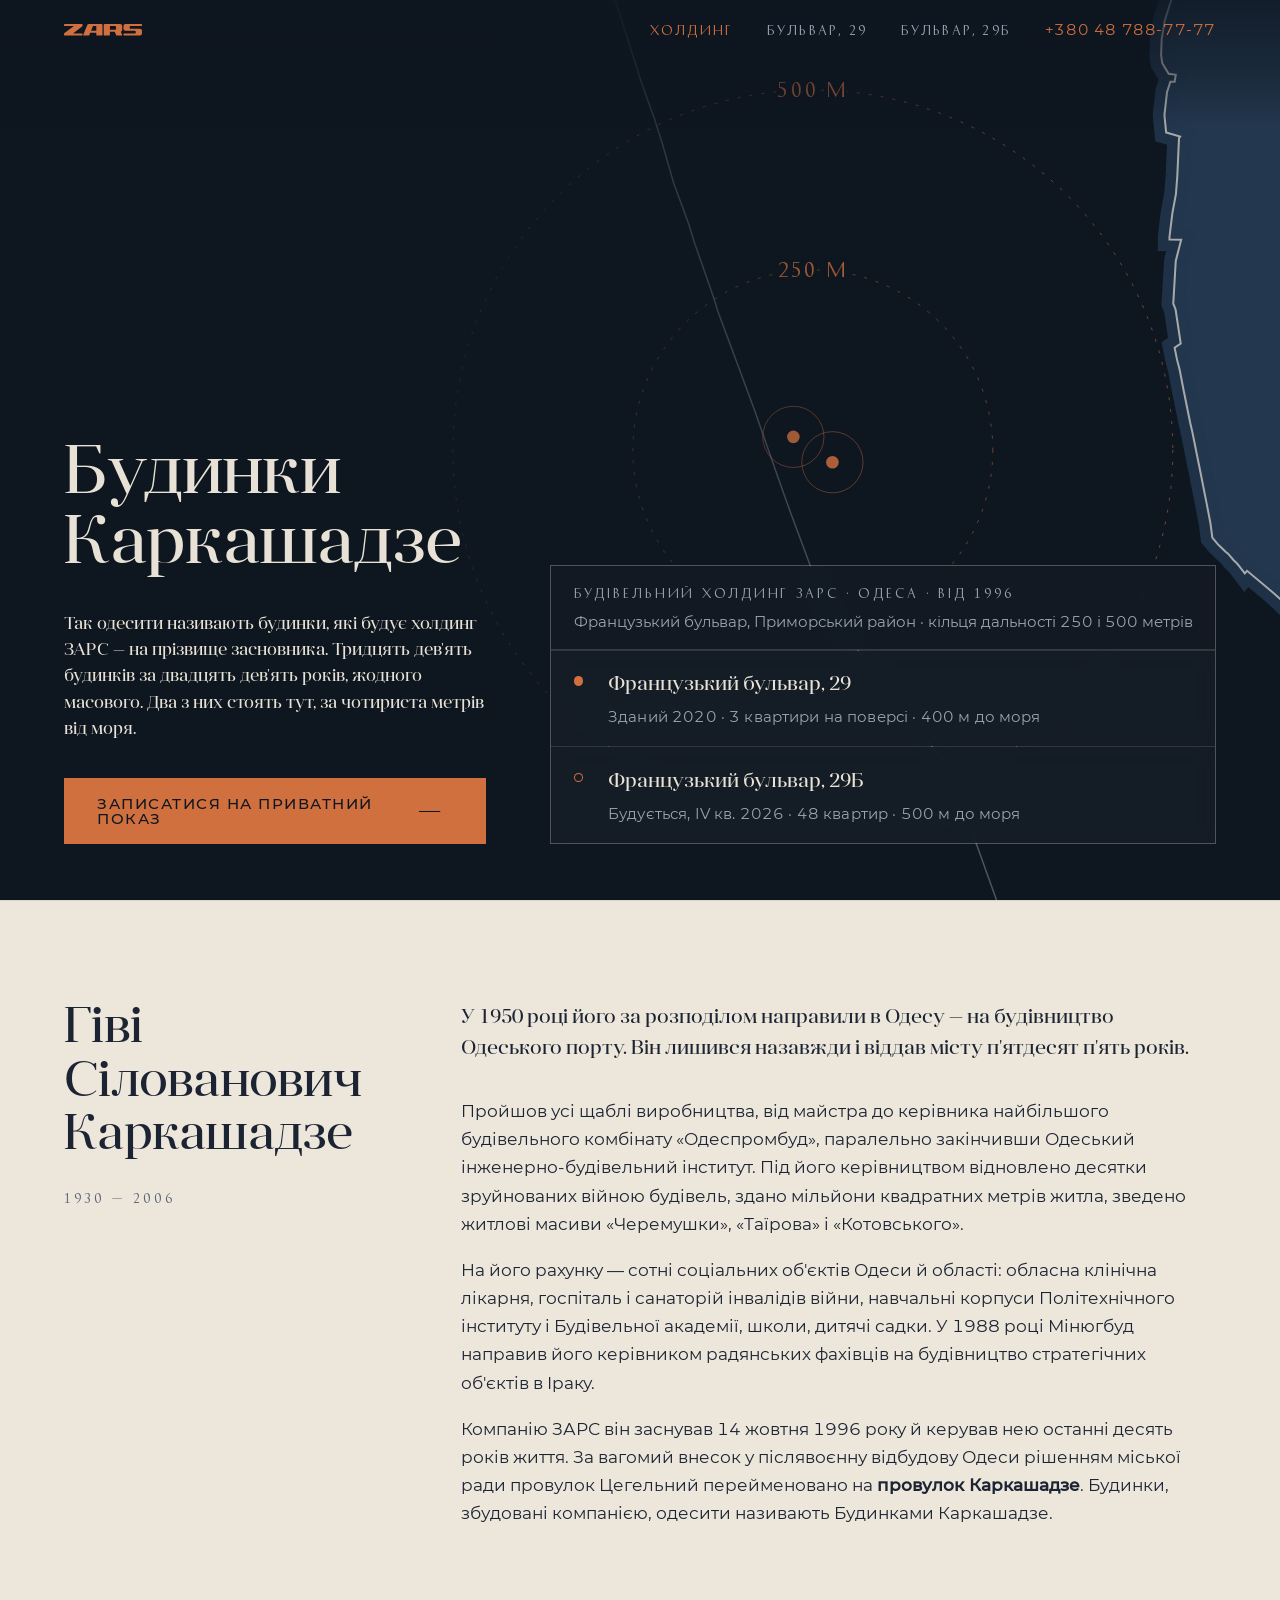
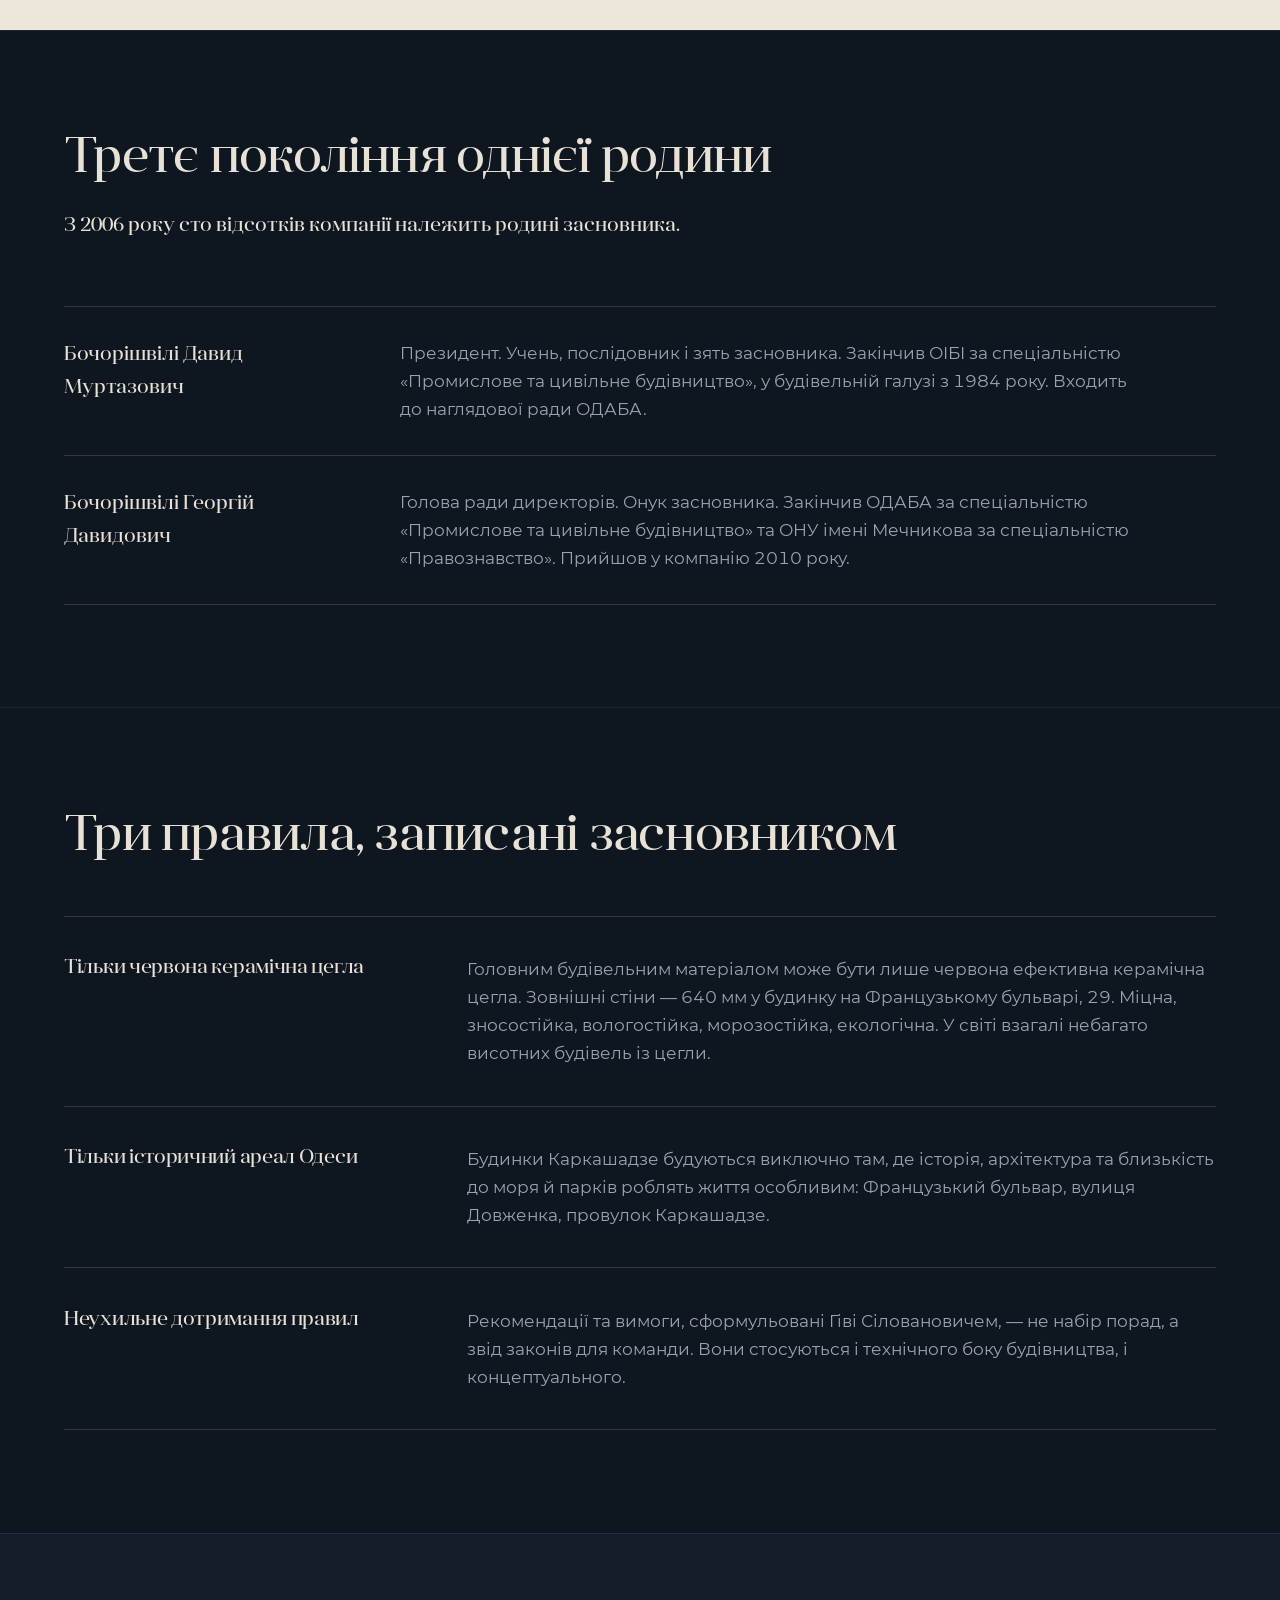
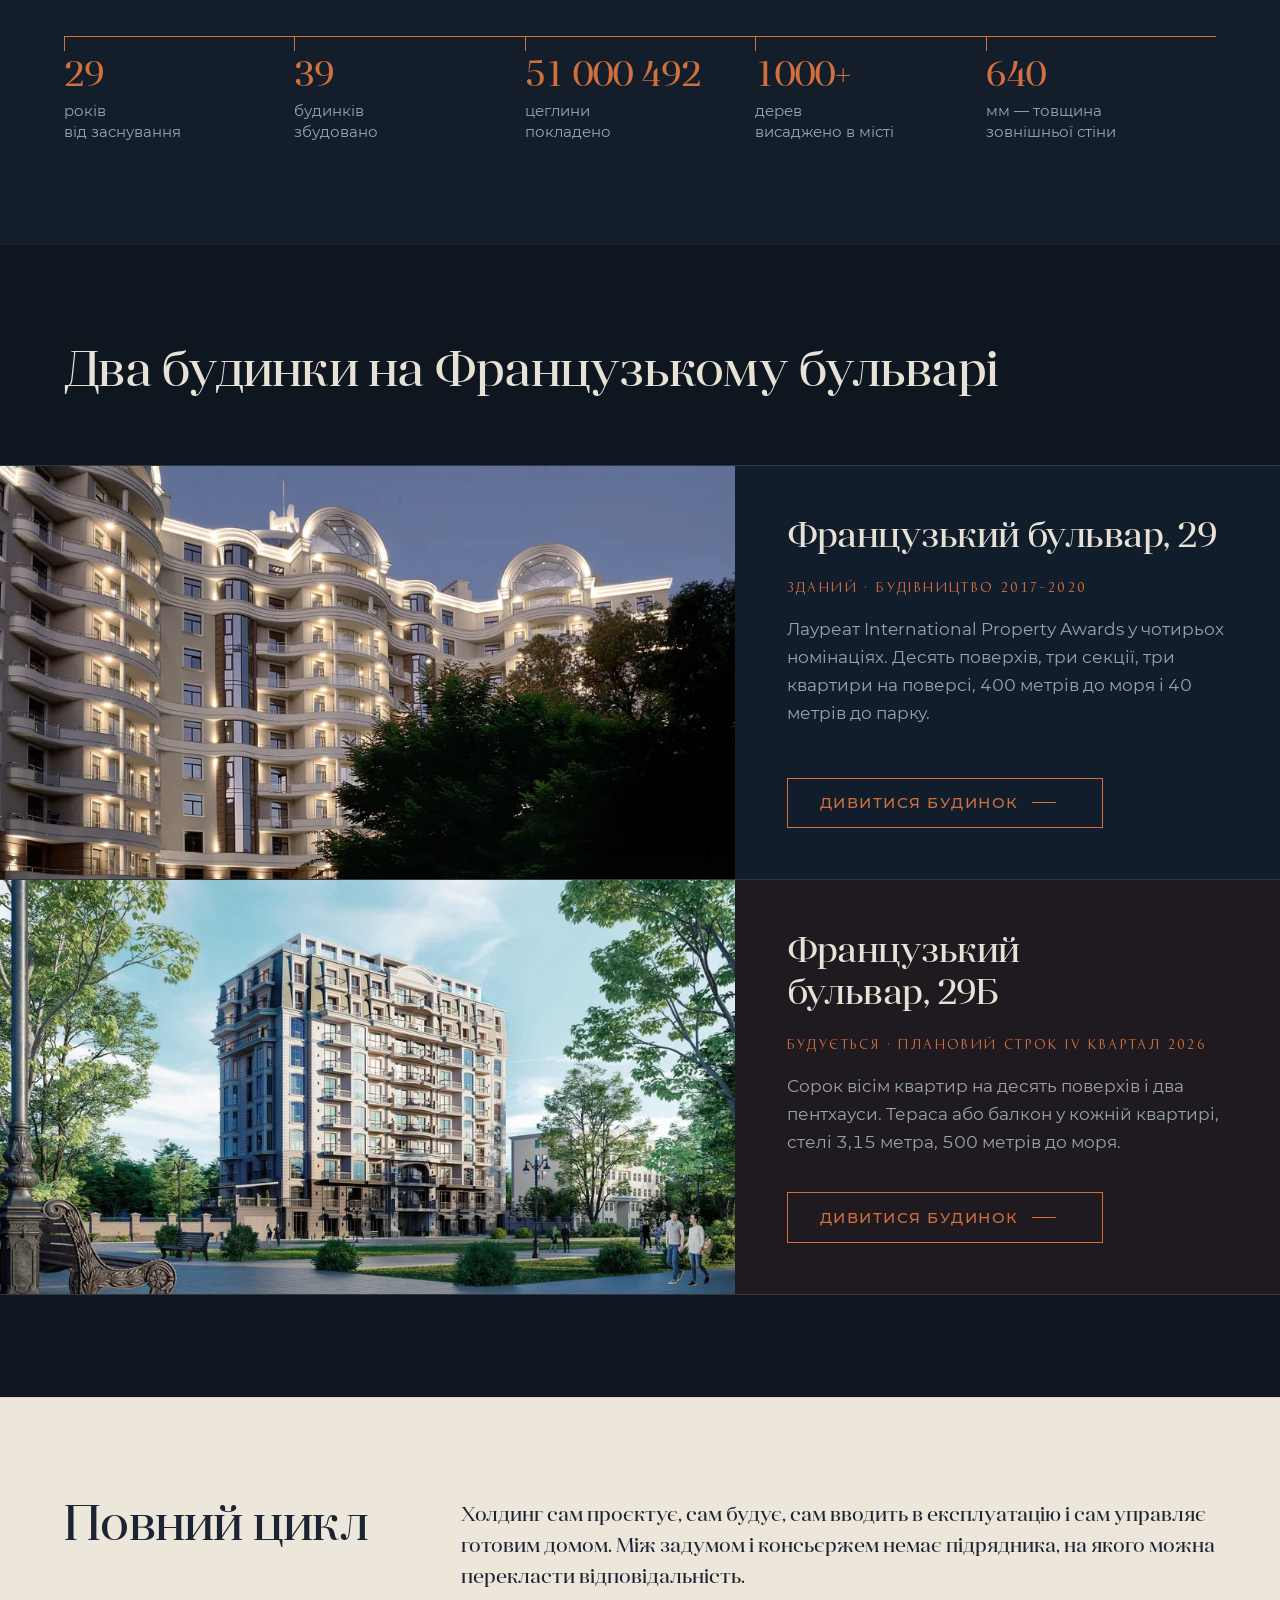
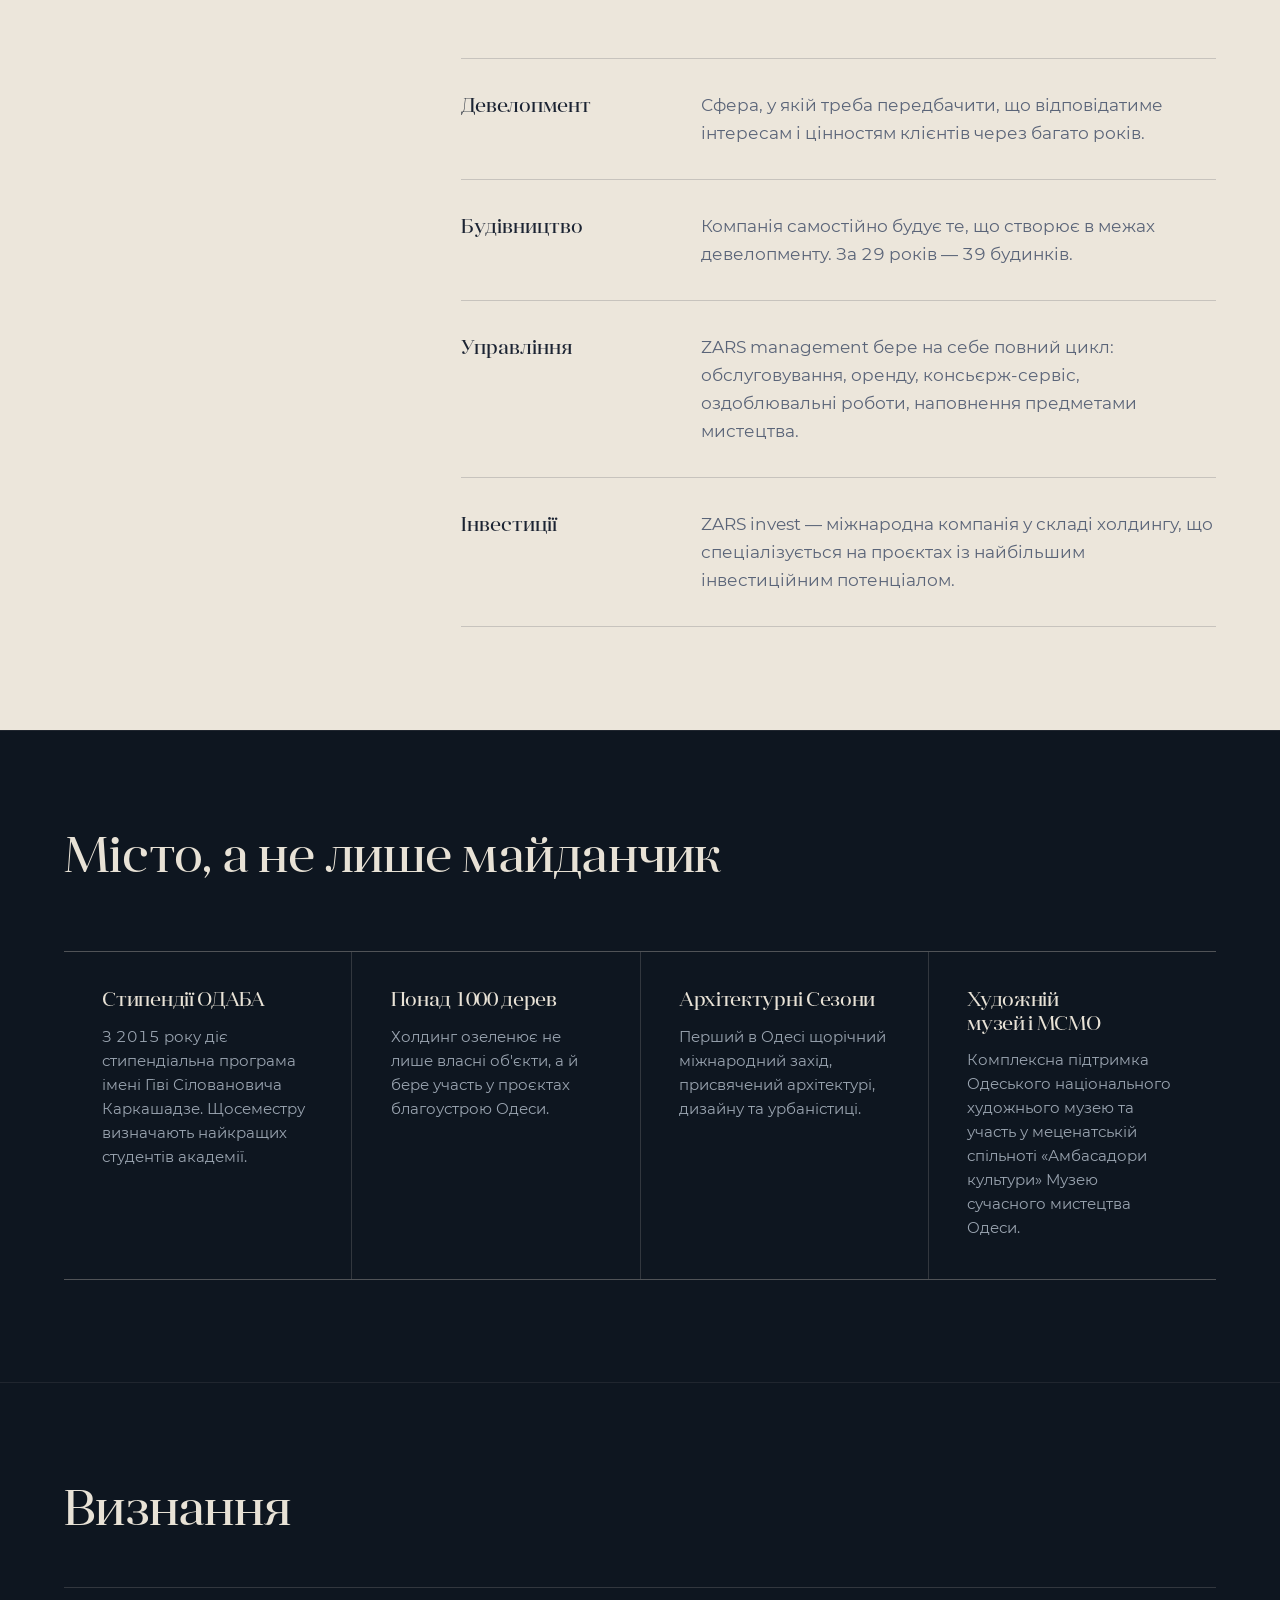
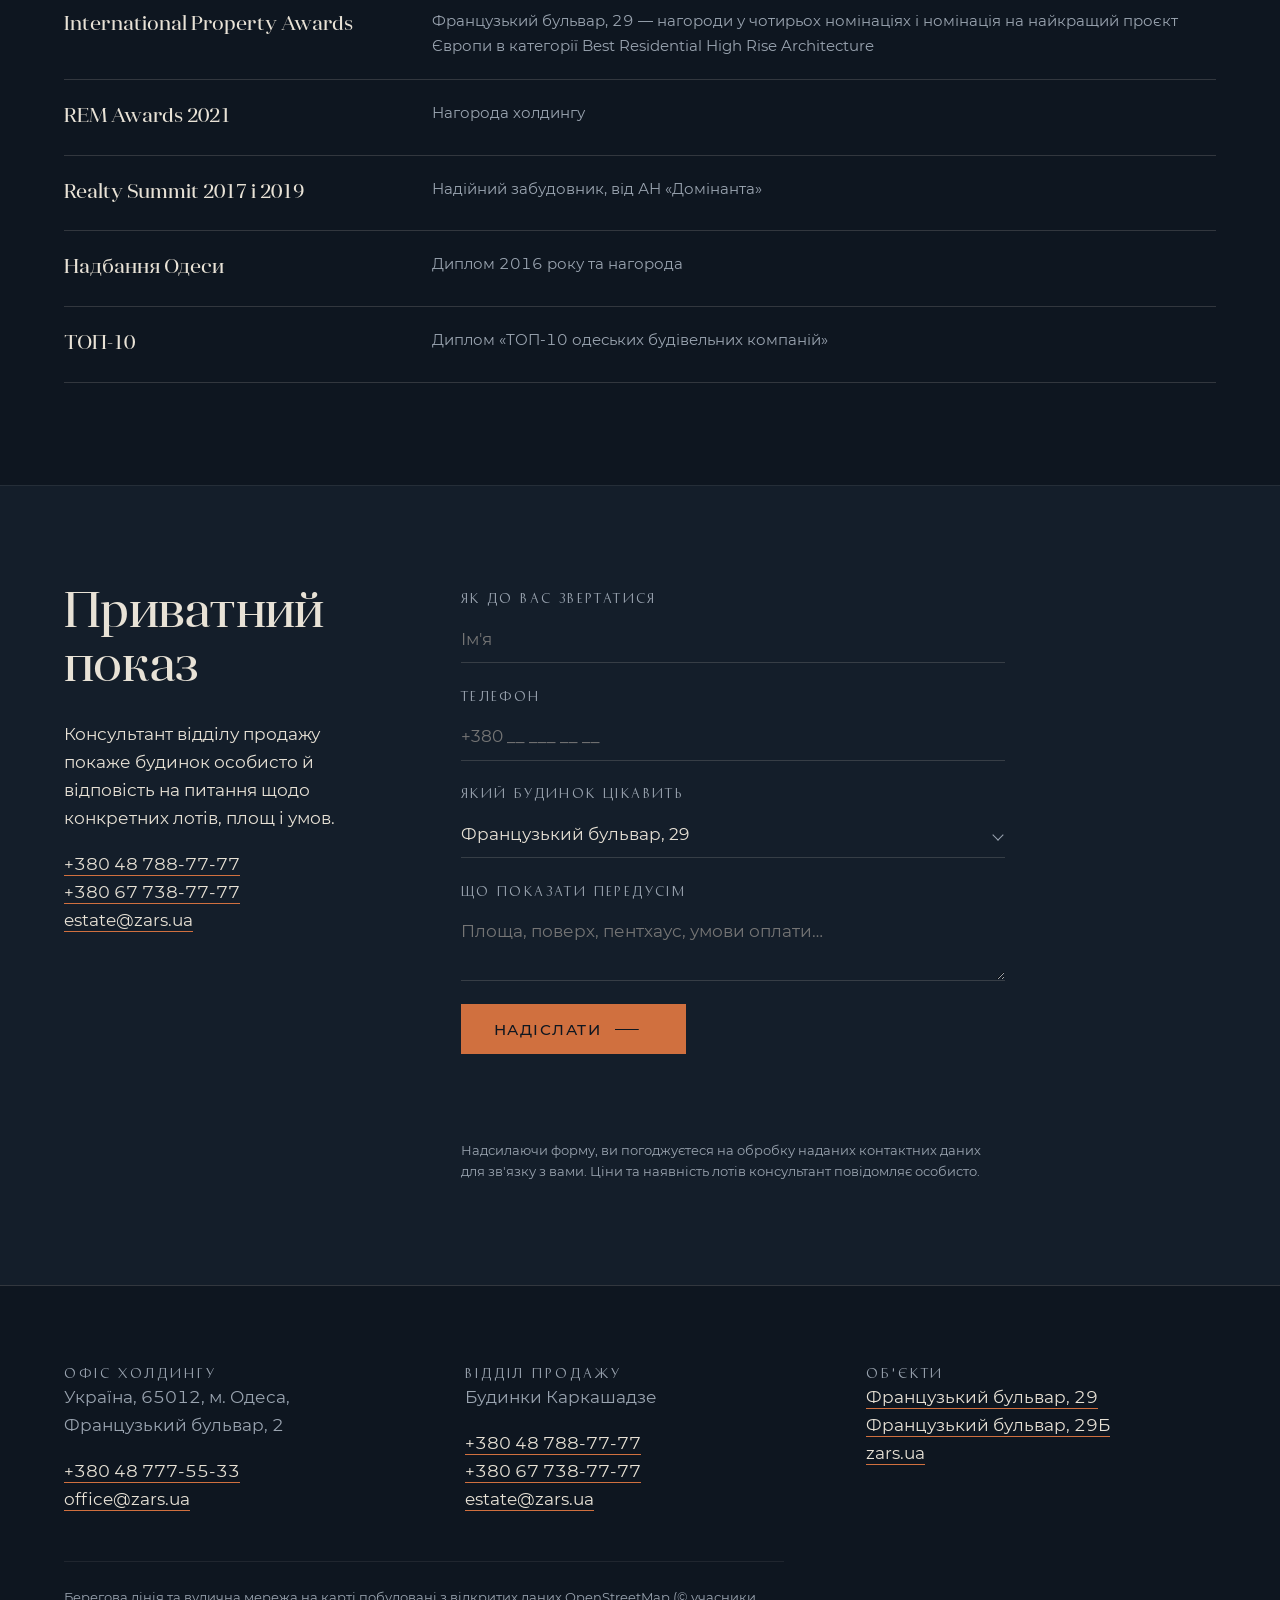
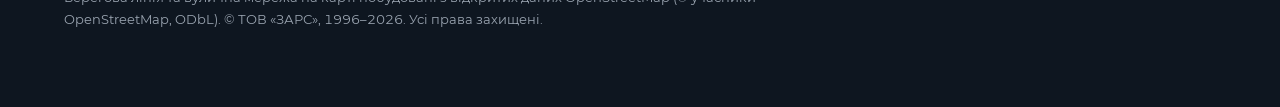
==== commit d9e1b06c: "Перший екран більше не залежить від JavaScript На живому хостингу виявилося те, чого не було видно л" ====
--- a/index.html
+++ b/index.html
@@ -8,6 +8,7 @@
 <link rel="icon" href="assets/logo/favicon.svg" type="image/svg+xml">
 <link rel="preload" href="assets/fonts/anglecia.woff2" as="font" type="font/woff2" crossorigin>
 <link rel="preload" href="assets/fonts/montserrat-400.woff2" as="font" type="font/woff2" crossorigin>
+<script>document.documentElement.classList.add('js')</script>
 <link rel="stylesheet" href="css/zars.css">
 <link rel="stylesheet" href="css/pages.css">
 <meta property="og:title" content="ЗАРС — будівельний холдинг, Одеса">
--- a/css/zars.css
+++ b/css/zars.css
@@ -69,6 +69,7 @@
   --line:     rgba(232, 226, 214, 0.16);
   --line-2:   rgba(232, 226, 214, 0.08);
   --on-ink:   #0E1620;
+  --warn:     #E4673E;   /* помилка форми — 5.05 на другому ґрунті */
 }
 
 /* Видання 2 — Французький бульвар, 29. Денна карта, синє чорнило. */
@@ -83,6 +84,7 @@
   --line:     rgba(28, 36, 51, 0.18);
   --line-2:   rgba(28, 36, 51, 0.09);
   --on-ink:   #F1EDE5;
+  --warn:     #A8330E;   /* помилка форми — 5.72 на папері */
 }
 
 /* Видання 3 — Французький бульвар, 29Б. Нічна карта, руде чорнило. */
@@ -92,11 +94,12 @@
   --field:    #2C1C14;
   --text:     #EDE3DA;
   --text-dim: #A79589;
-  --ink:      #C4652E;   /* руда, освітлена до AA на темному (4.70:1) */
+  --ink:      #CC6E35;   /* руда, освітлена до AA на обох ґрунтах (5.24 / 4.89) */
   --ink-pure: #913814;   /* руда презентації ФБ29Б */
   --line:     rgba(237, 227, 218, 0.16);
   --line-2:   rgba(237, 227, 218, 0.08);
   --on-ink:   #1A0F0A;
+  --warn:     #E4673E;   /* помилка форми — 4.94 на другому ґрунті */
 }
 
 /* ---------- Основа ---------- */
@@ -330,16 +333,20 @@
   max-width: 80ch;
 }
 
-/* ---------- Рух: усе на карті наноситься, а не проявляється ---------- */
-
-.plot { opacity: 0; transform: translateY(1.4rem); }
-.plot--in {
+/* ---------- Рух: усе на карті наноситься, а не проявляється ----------
+
+   Ховаємо лише під html.js — клас ставить синхронний скрипт у <head>.
+   Без JS, до його завантаження чи якщо він упаде, сторінка просто
+   показує весь текст. Перший екран не має залежати від скрипта. */
+
+.js .plot { opacity: 0; transform: translateY(1.4rem); }
+.js .plot--in {
   opacity: 1; transform: none;
   transition: opacity 700ms var(--ease), transform var(--slow) var(--ease);
 }
-.plot--d1 { transition-delay: 90ms; }
-.plot--d2 { transition-delay: 180ms; }
-.plot--d3 { transition-delay: 270ms; }
+.js .plot--d1 { transition-delay: 90ms; }
+.js .plot--d2 { transition-delay: 180ms; }
+.js .plot--d3 { transition-delay: 270ms; }
 
 .draw path, .draw line, .draw circle, .draw polyline {
   stroke-dasharray: var(--len, 1200);
@@ -352,7 +359,7 @@
 
 @media (prefers-reduced-motion: reduce) {
   html { scroll-behavior: auto; }
-  .plot { opacity: 1; transform: none; }
+  .js .plot { opacity: 1; transform: none; }
   .draw path, .draw line, .draw circle, .draw polyline { stroke-dashoffset: 0; }
   *, *::before, *::after {
     animation-duration: 0.01ms !important;
--- a/css/pages.css
+++ b/css/pages.css
@@ -299,7 +299,7 @@
   font-size: var(--t-sm); min-height: 1.5rem;
   color: var(--ink);
 }
-.form__note[data-state='err'] { color: #E4673E; }
+.form__note[data-state='err'] { color: var(--warn); }
 .form button[disabled] { opacity: 0.5; cursor: progress; }
 .hp { position: absolute; left: -9999px; width: 1px; height: 1px; overflow: hidden; }
 
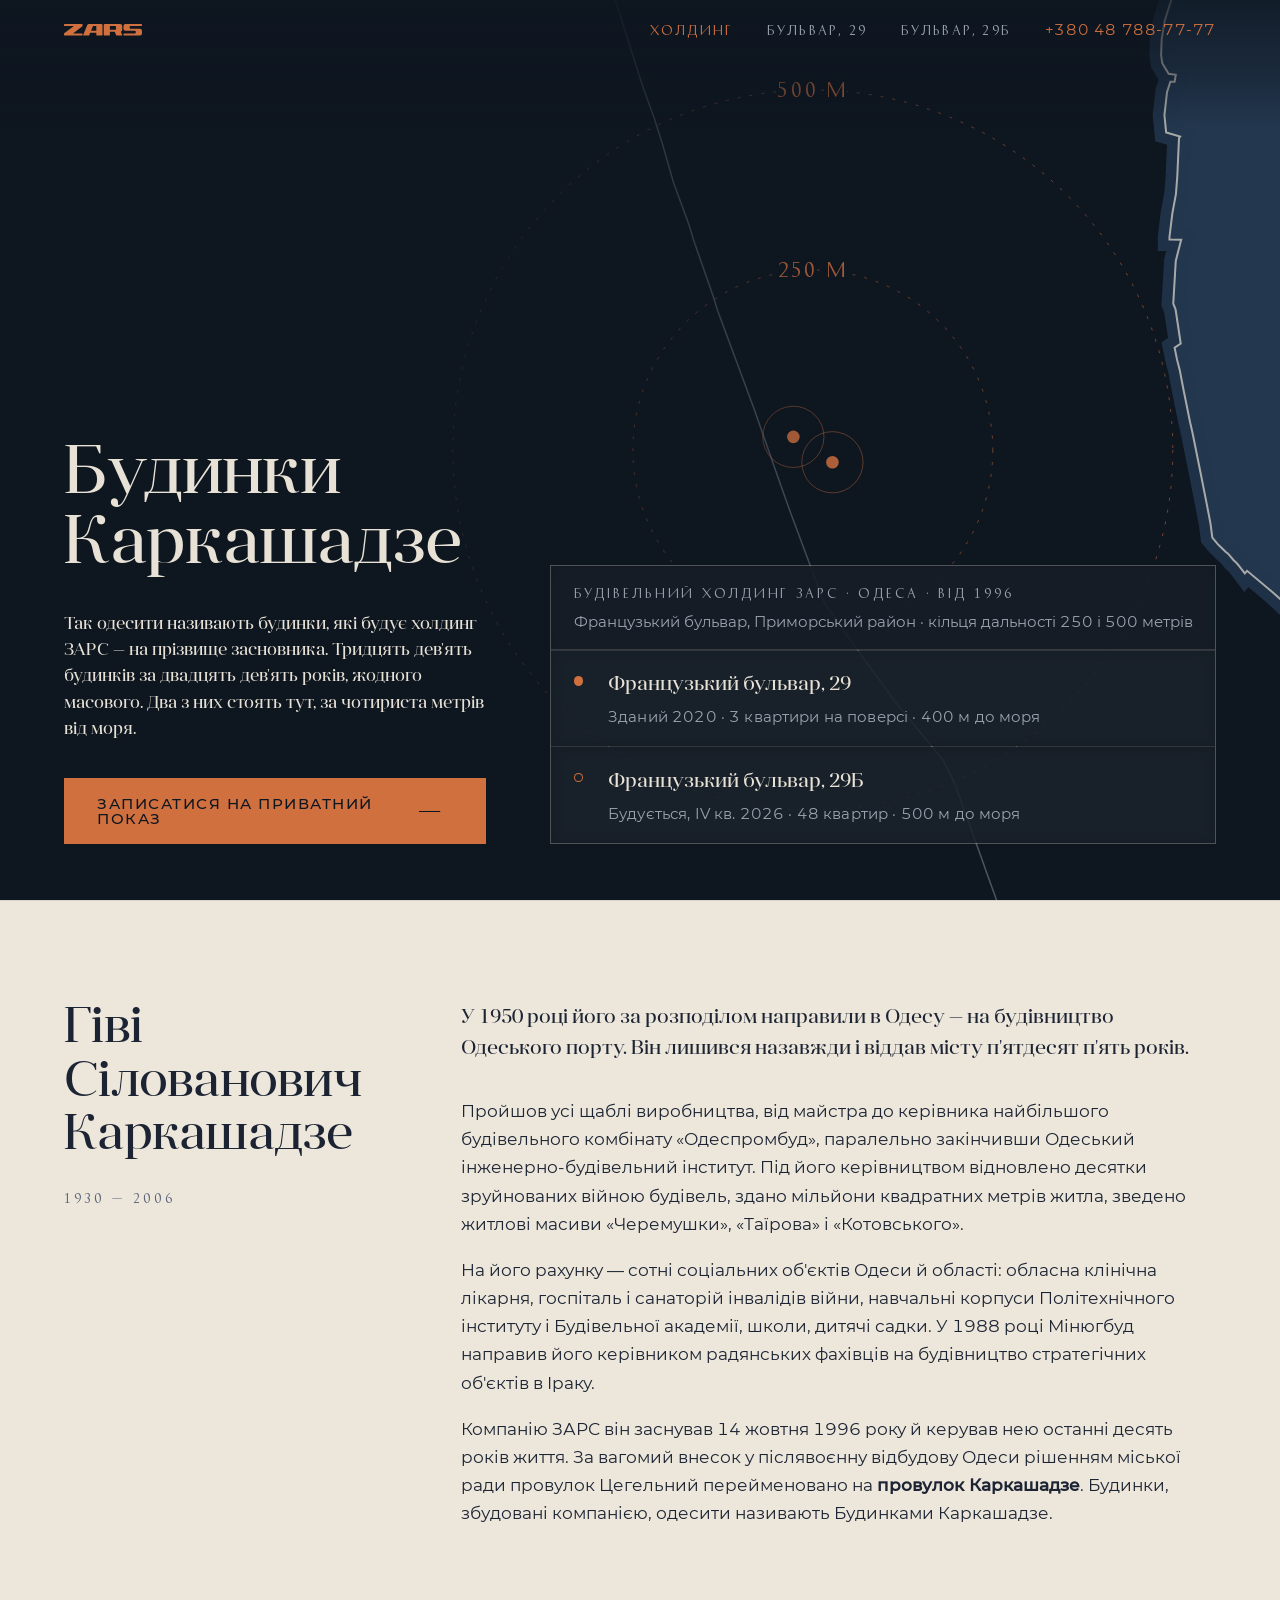
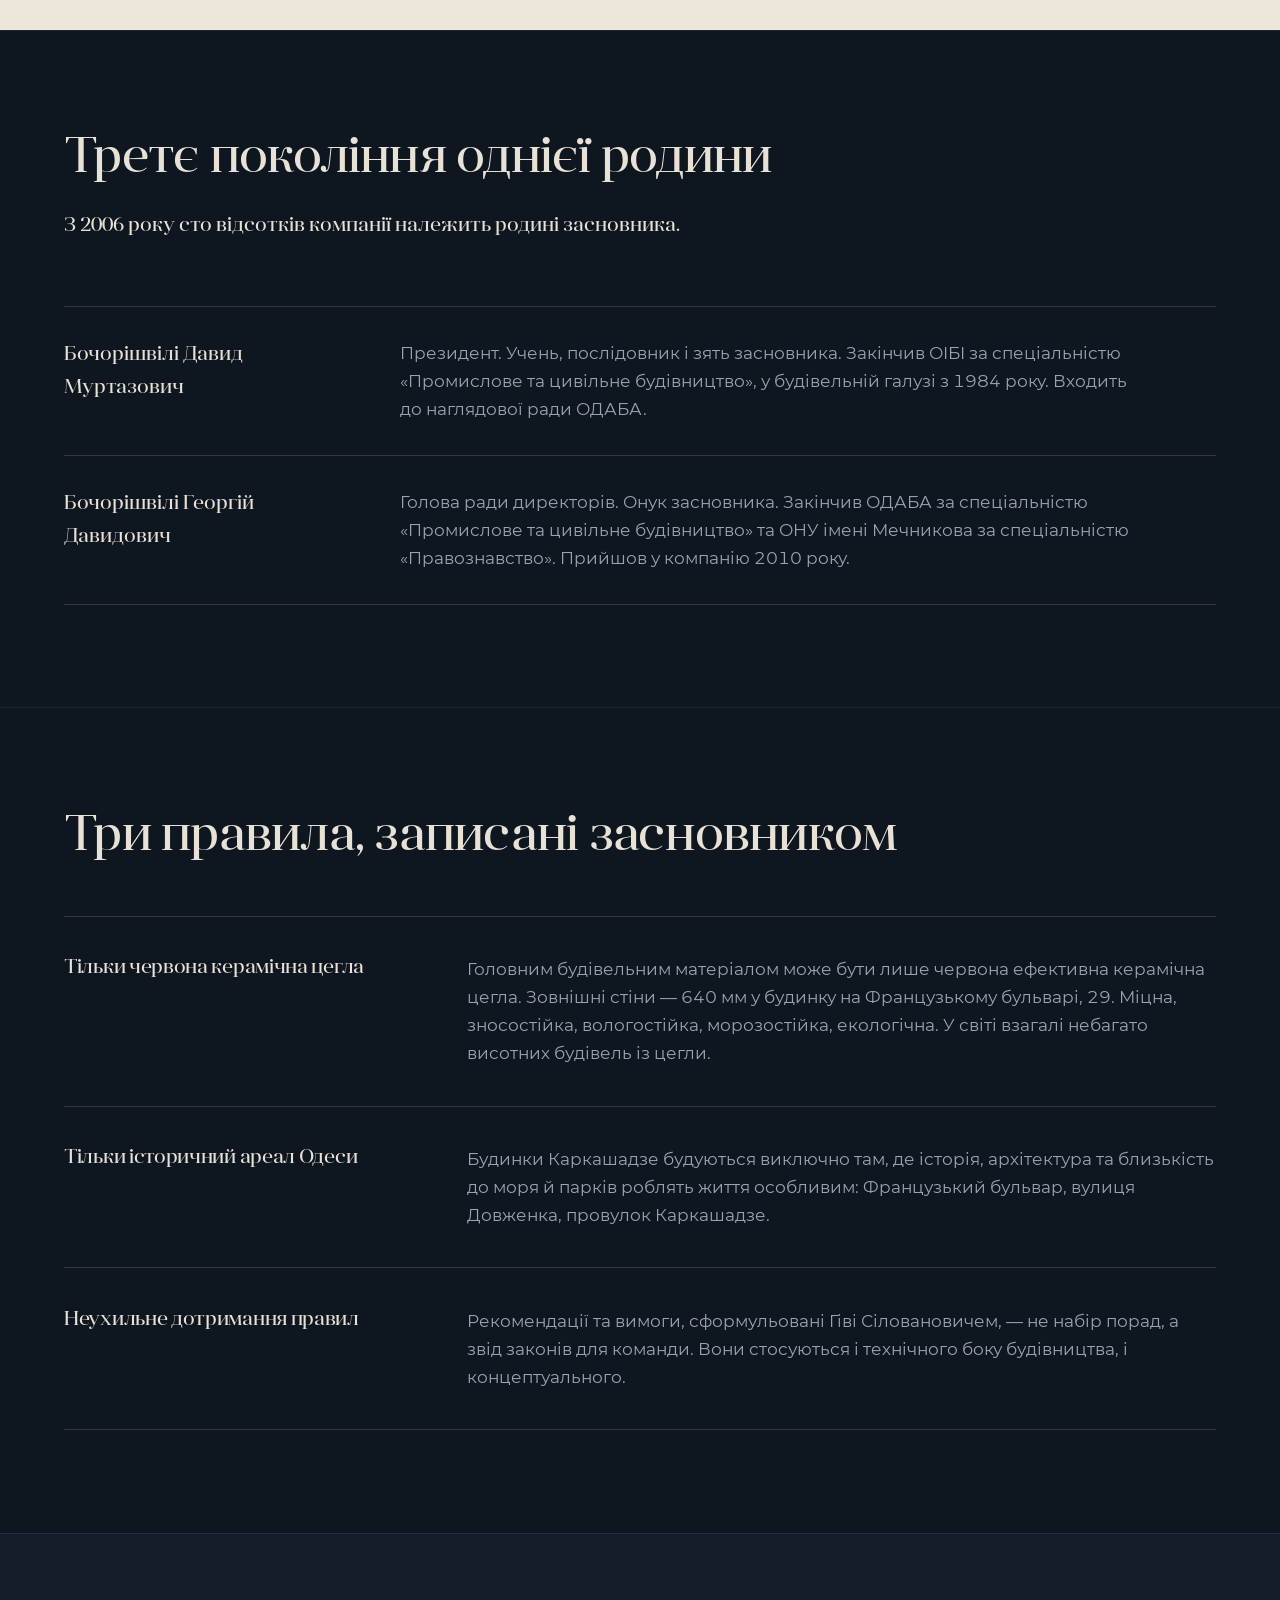
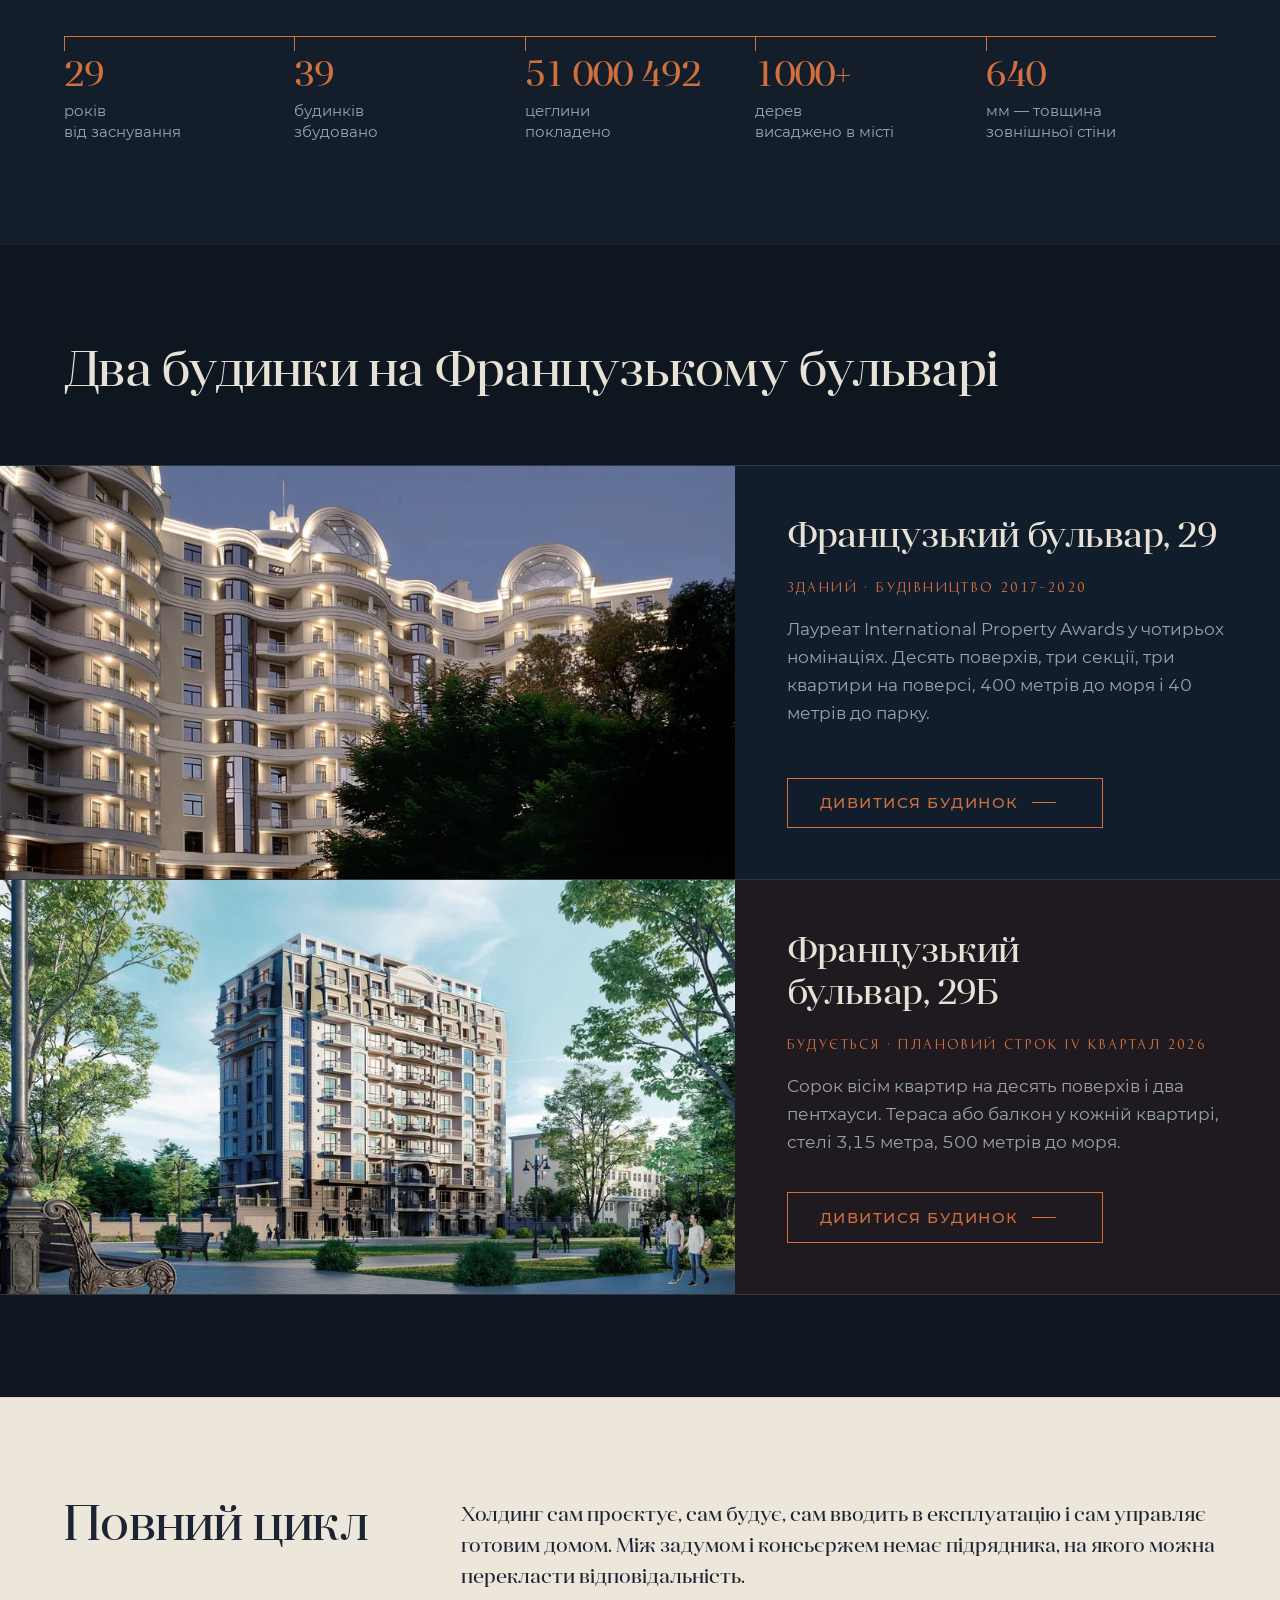
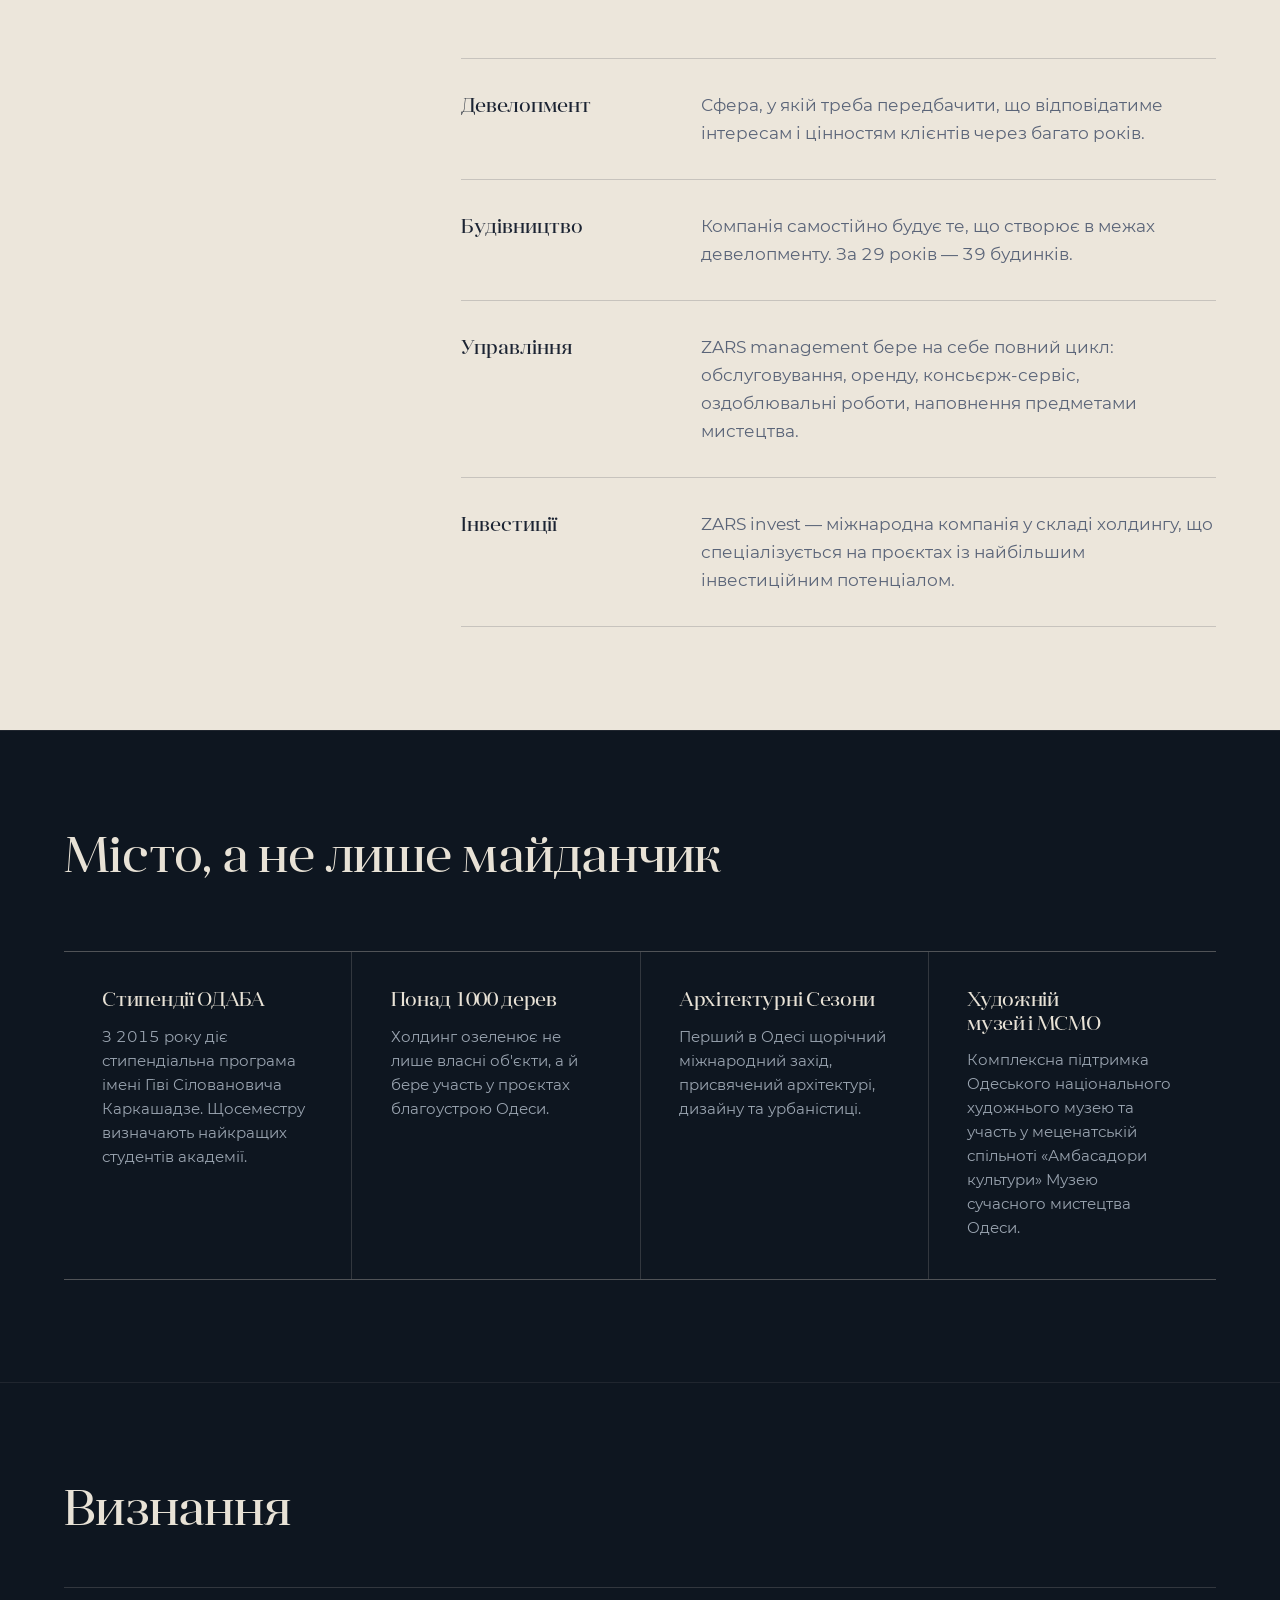
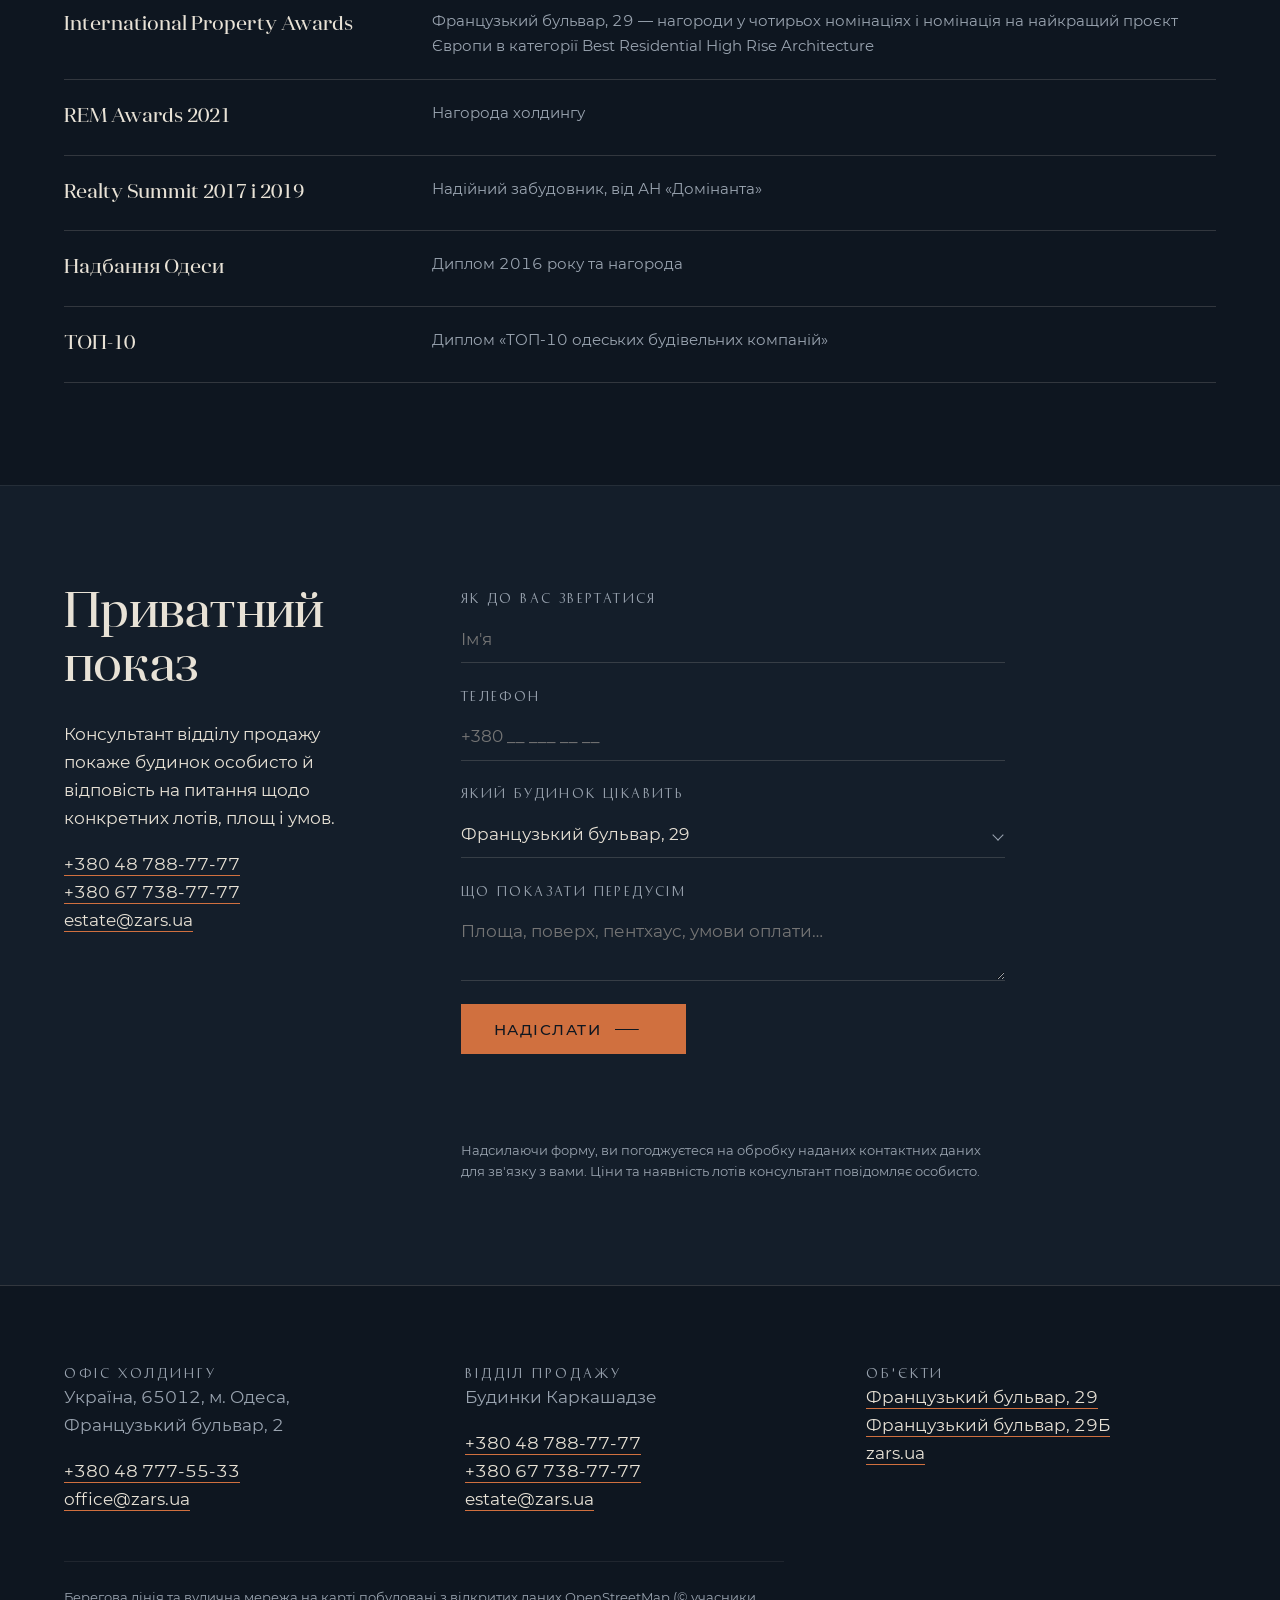
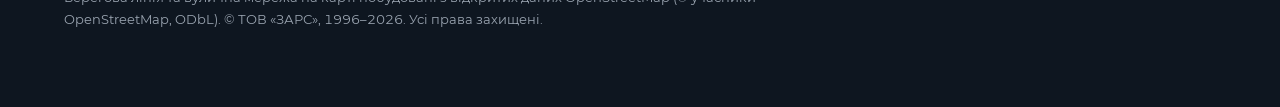
==== commit 3d843866: "Перший екран малюється без участі скрипта Замір на живому сайті: перший малюнок на 168 мс, а заголов" ====
--- a/index.html
+++ b/index.html
@@ -82,16 +82,16 @@
 
   <div class="hero__body wrap">
     <div class="hero__lede">
-      <h1 id="h-hero" class="plot">Будинки<br>Каркашадзе</h1>
-
-      <p class="lead plot plot--d1">Так одесити називають будинки, які будує холдинг ЗАРС —
+      <h1 id="h-hero" class="rise">Будинки<br>Каркашадзе</h1>
+
+      <p class="lead rise rise--1">Так одесити називають будинки, які будує холдинг ЗАРС —
         на прізвище засновника. Тридцять дев'ять будинків за двадцять дев'ять років,
         жодного масового. Два з них стоять тут, за чотириста метрів від моря.</p>
 
-      <a class="act plot plot--d2" href="#zapys">Записатися на приватний показ</a>
-    </div>
-
-    <div class="legend plot plot--d3" aria-label="Орієнтири на карті">
+      <a class="act rise rise--2" href="#zapys">Записатися на приватний показ</a>
+    </div>
+
+    <div class="legend rise rise--3" aria-label="Орієнтири на карті">
       <div class="legend__head">
         <p class="label">Будівельний холдинг ЗАРС · Одеса · від 1996</p>
         <p class="legend__scale">Французький бульвар, Приморський район ·
--- a/css/zars.css
+++ b/css/zars.css
@@ -333,6 +333,18 @@
   max-width: 80ch;
 }
 
+/* Перший екран не чекає на скрипт. Чиста CSS-анімація стартує з першим
+   кадром, тож між появою карти й появою слів немає паузи. Усе нижче
+   згину лишається на .plot зі спостерігачем прокрутки. */
+.rise { animation: rise 700ms var(--ease) both; }
+.rise--1 { animation-delay: 90ms; }
+.rise--2 { animation-delay: 180ms; }
+.rise--3 { animation-delay: 270ms; }
+@keyframes rise {
+  from { opacity: 0; transform: translateY(1.2rem); }
+  to   { opacity: 1; transform: none; }
+}
+
 /* ---------- Рух: усе на карті наноситься, а не проявляється ----------
 
    Ховаємо лише під html.js — клас ставить синхронний скрипт у <head>.
@@ -360,6 +372,7 @@
 @media (prefers-reduced-motion: reduce) {
   html { scroll-behavior: auto; }
   .js .plot { opacity: 1; transform: none; }
+  .rise { animation: none; }
   .draw path, .draw line, .draw circle, .draw polyline { stroke-dashoffset: 0; }
   *, *::before, *::after {
     animation-duration: 0.01ms !important;
